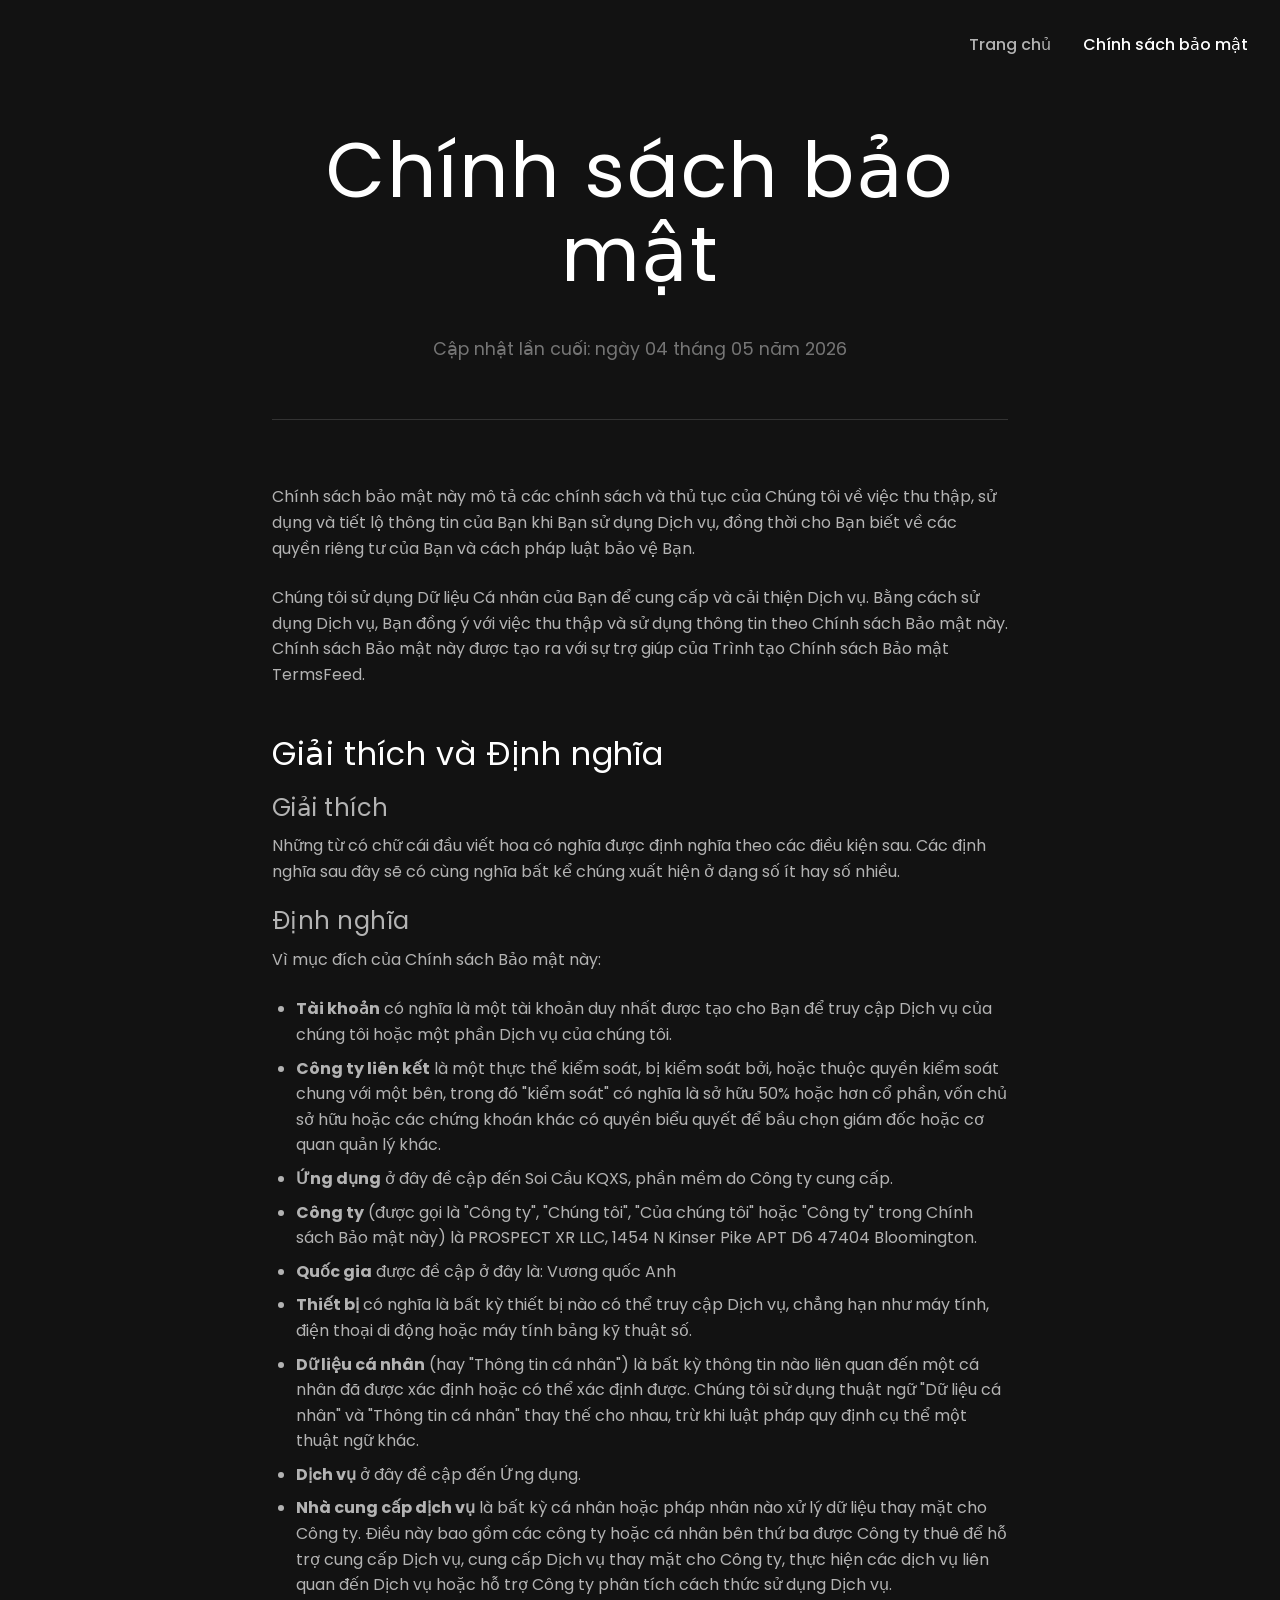
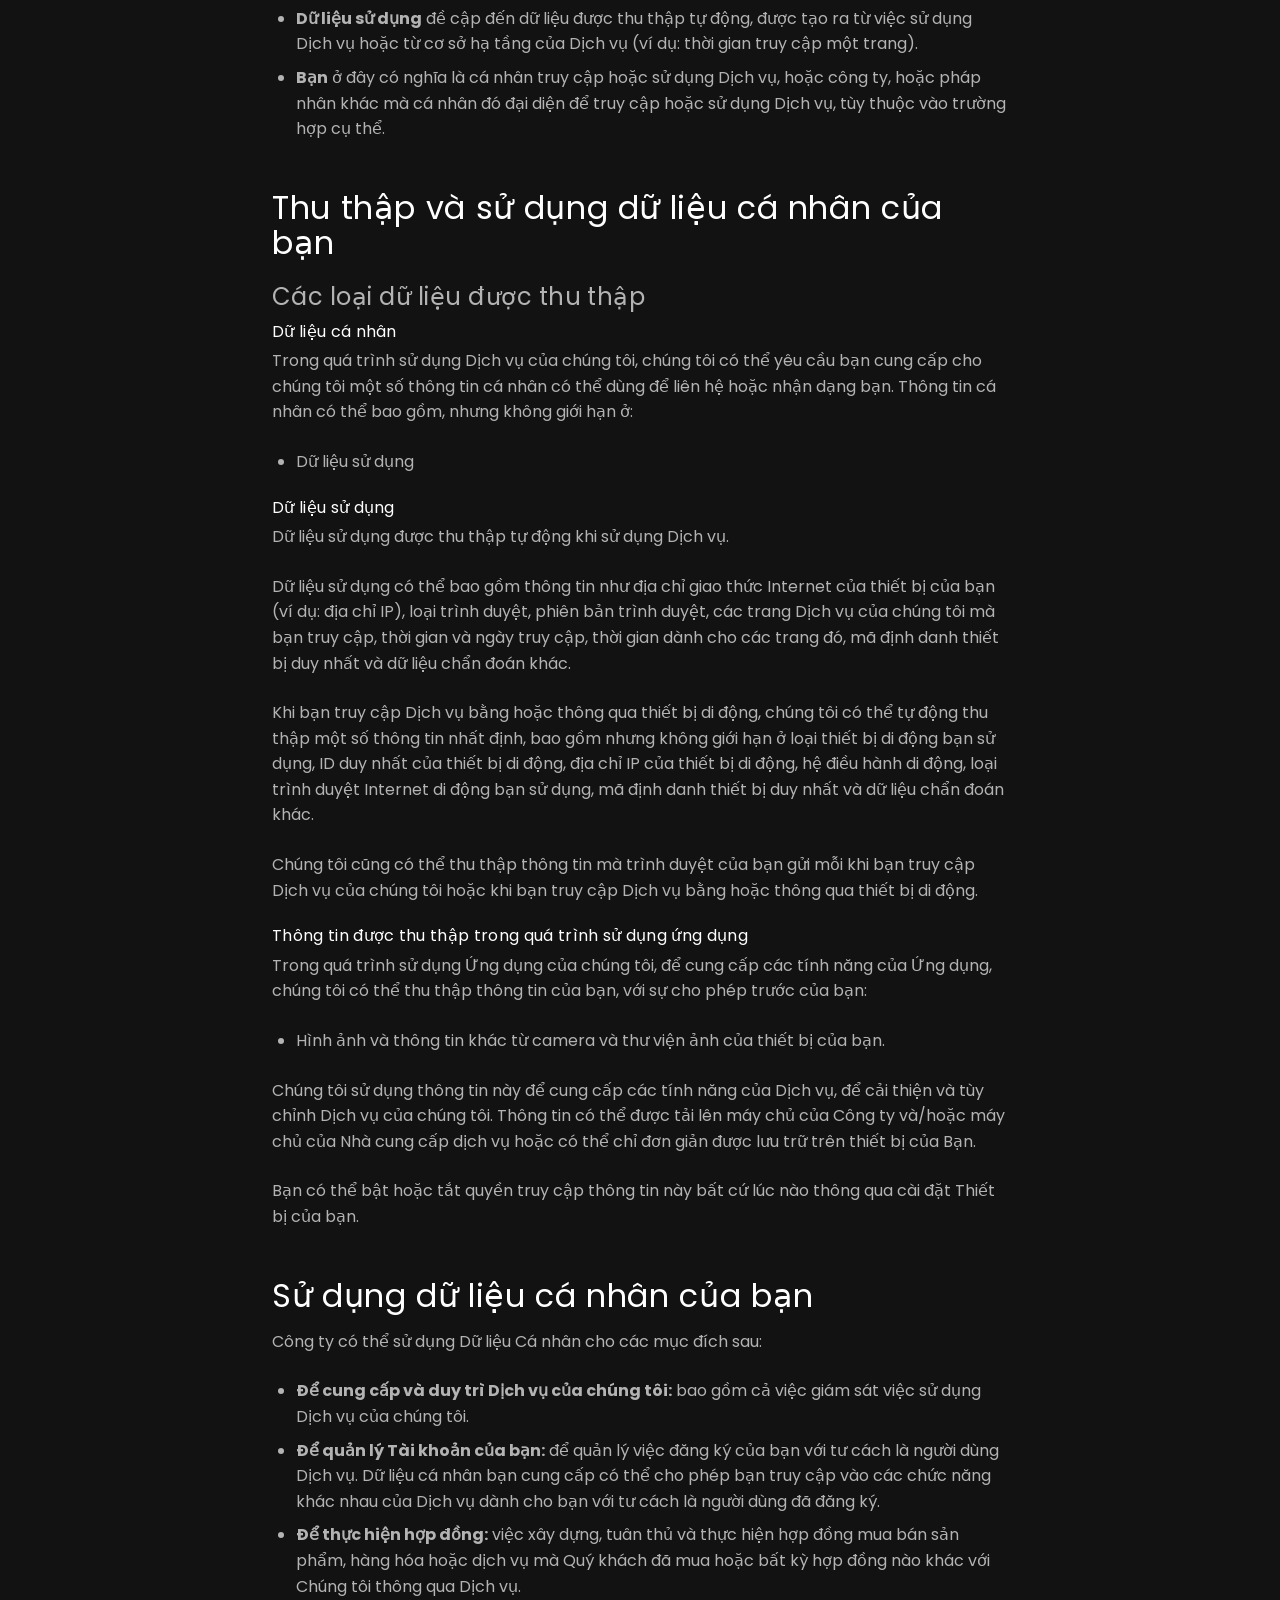
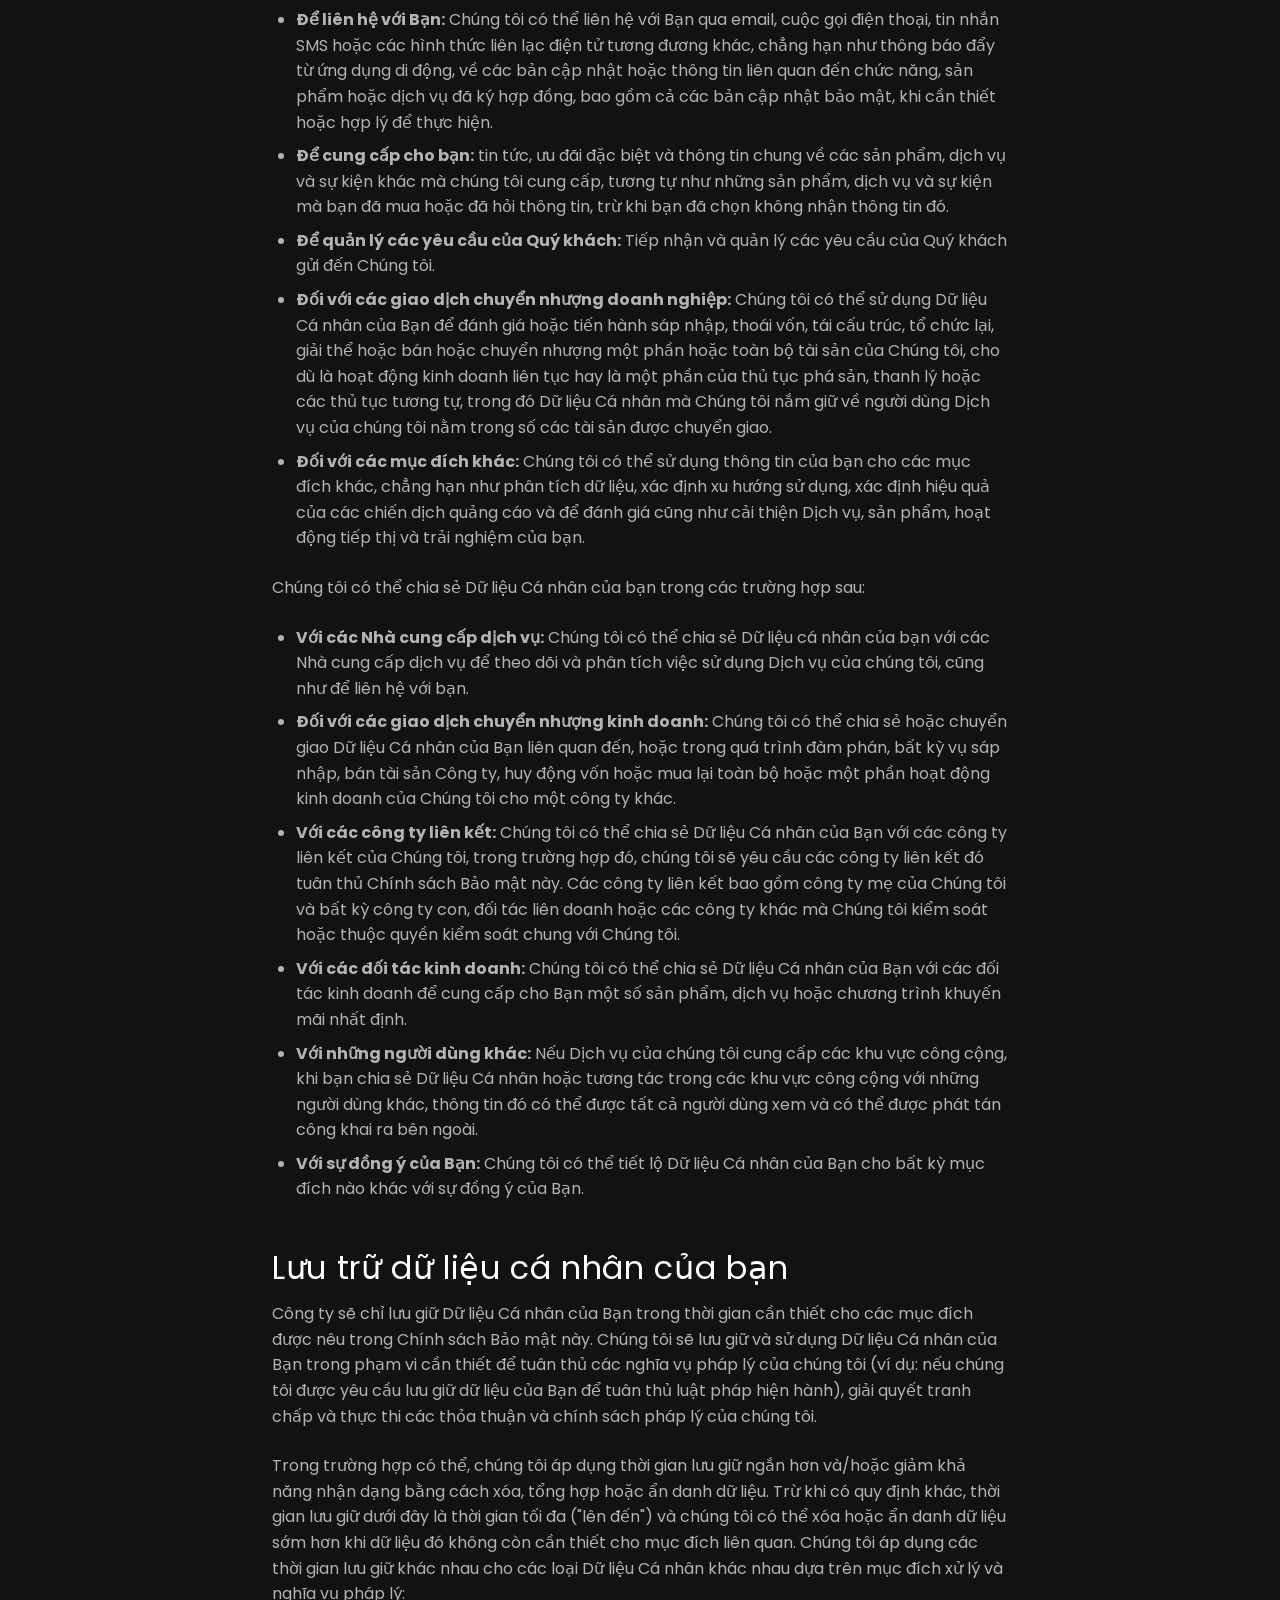
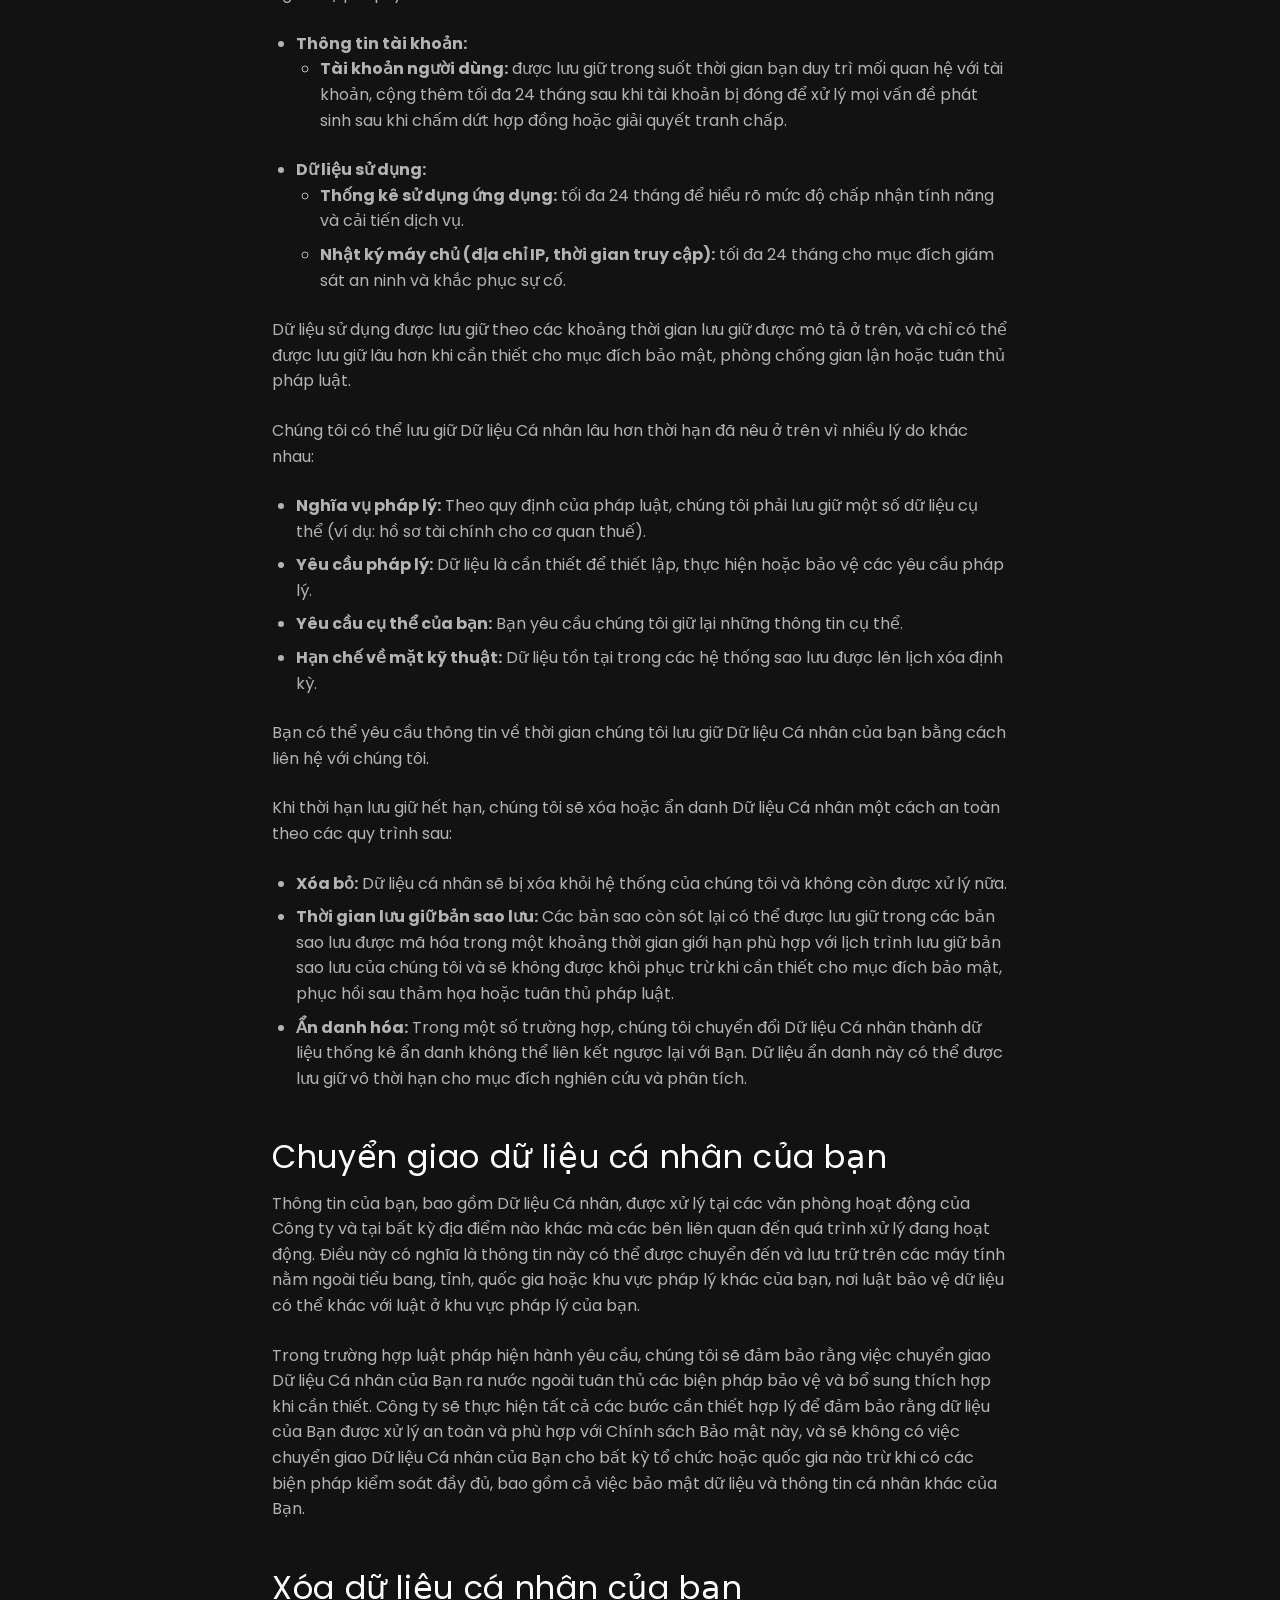
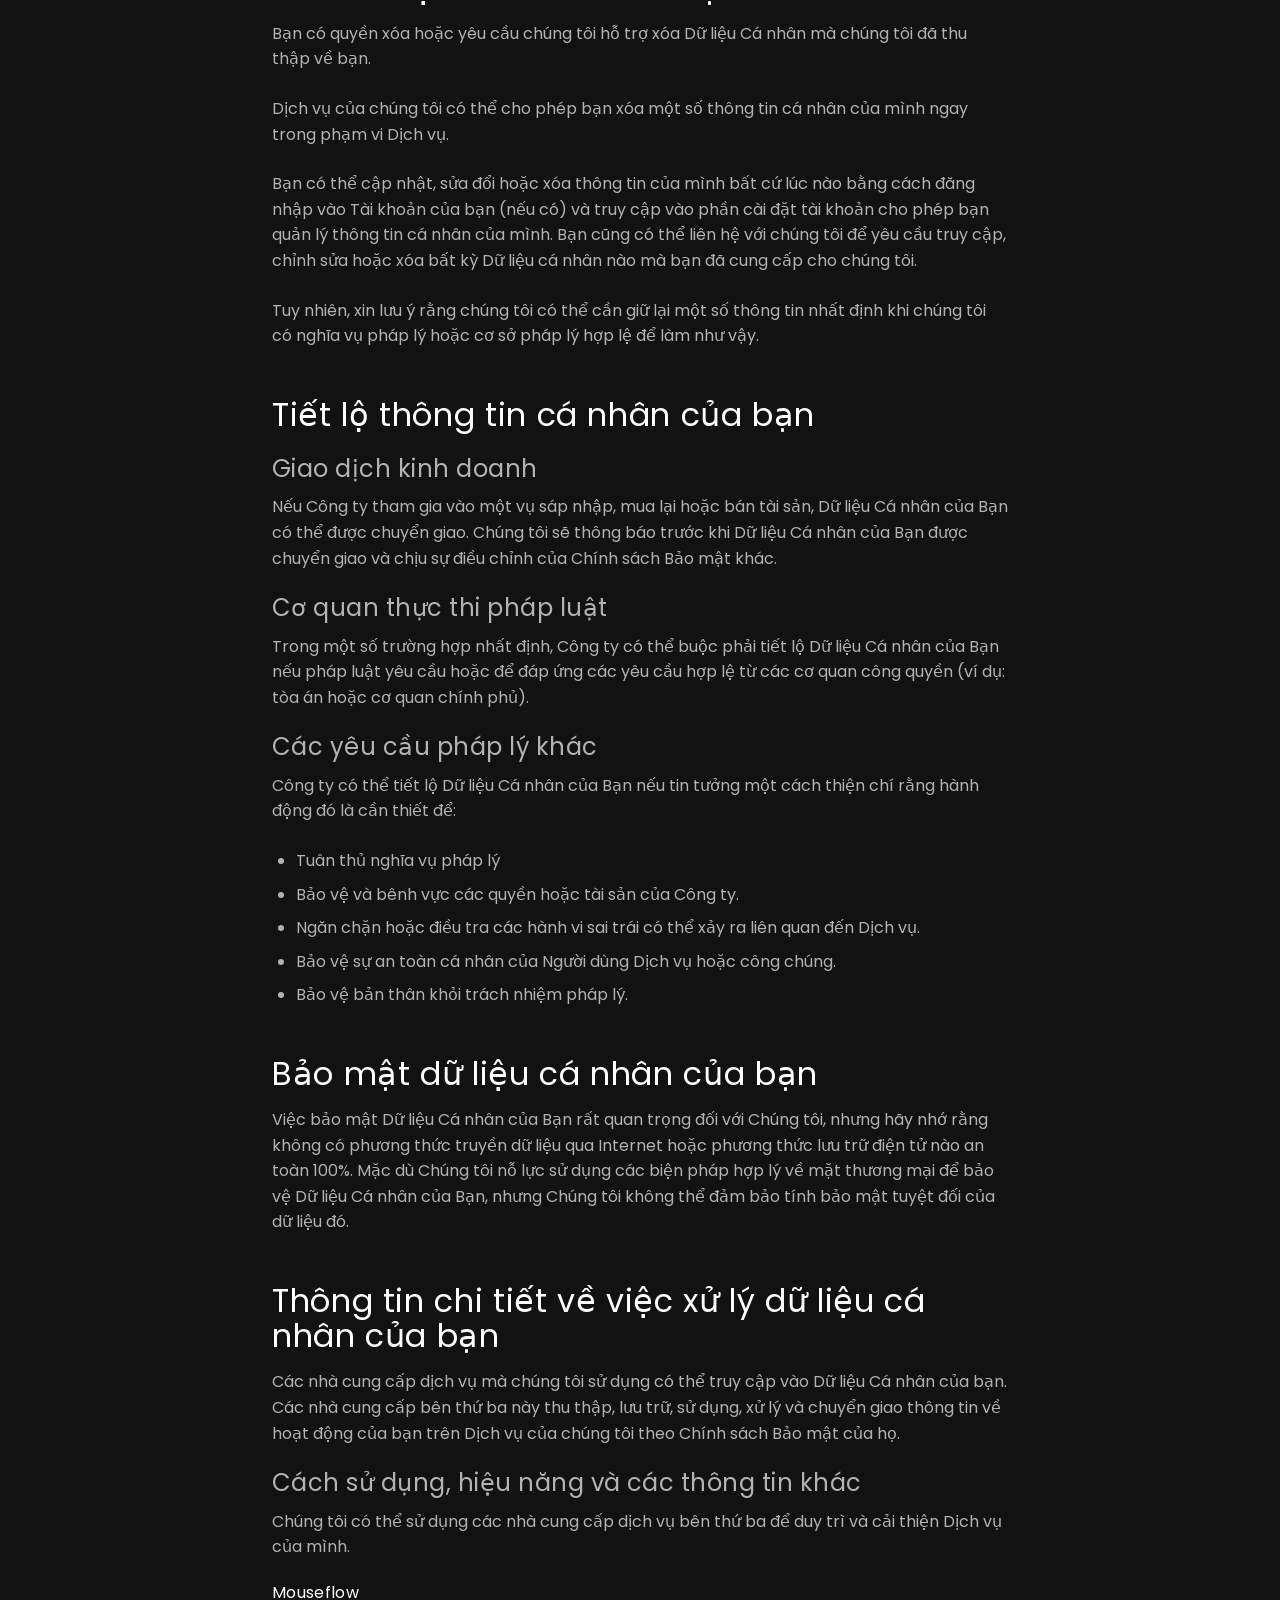
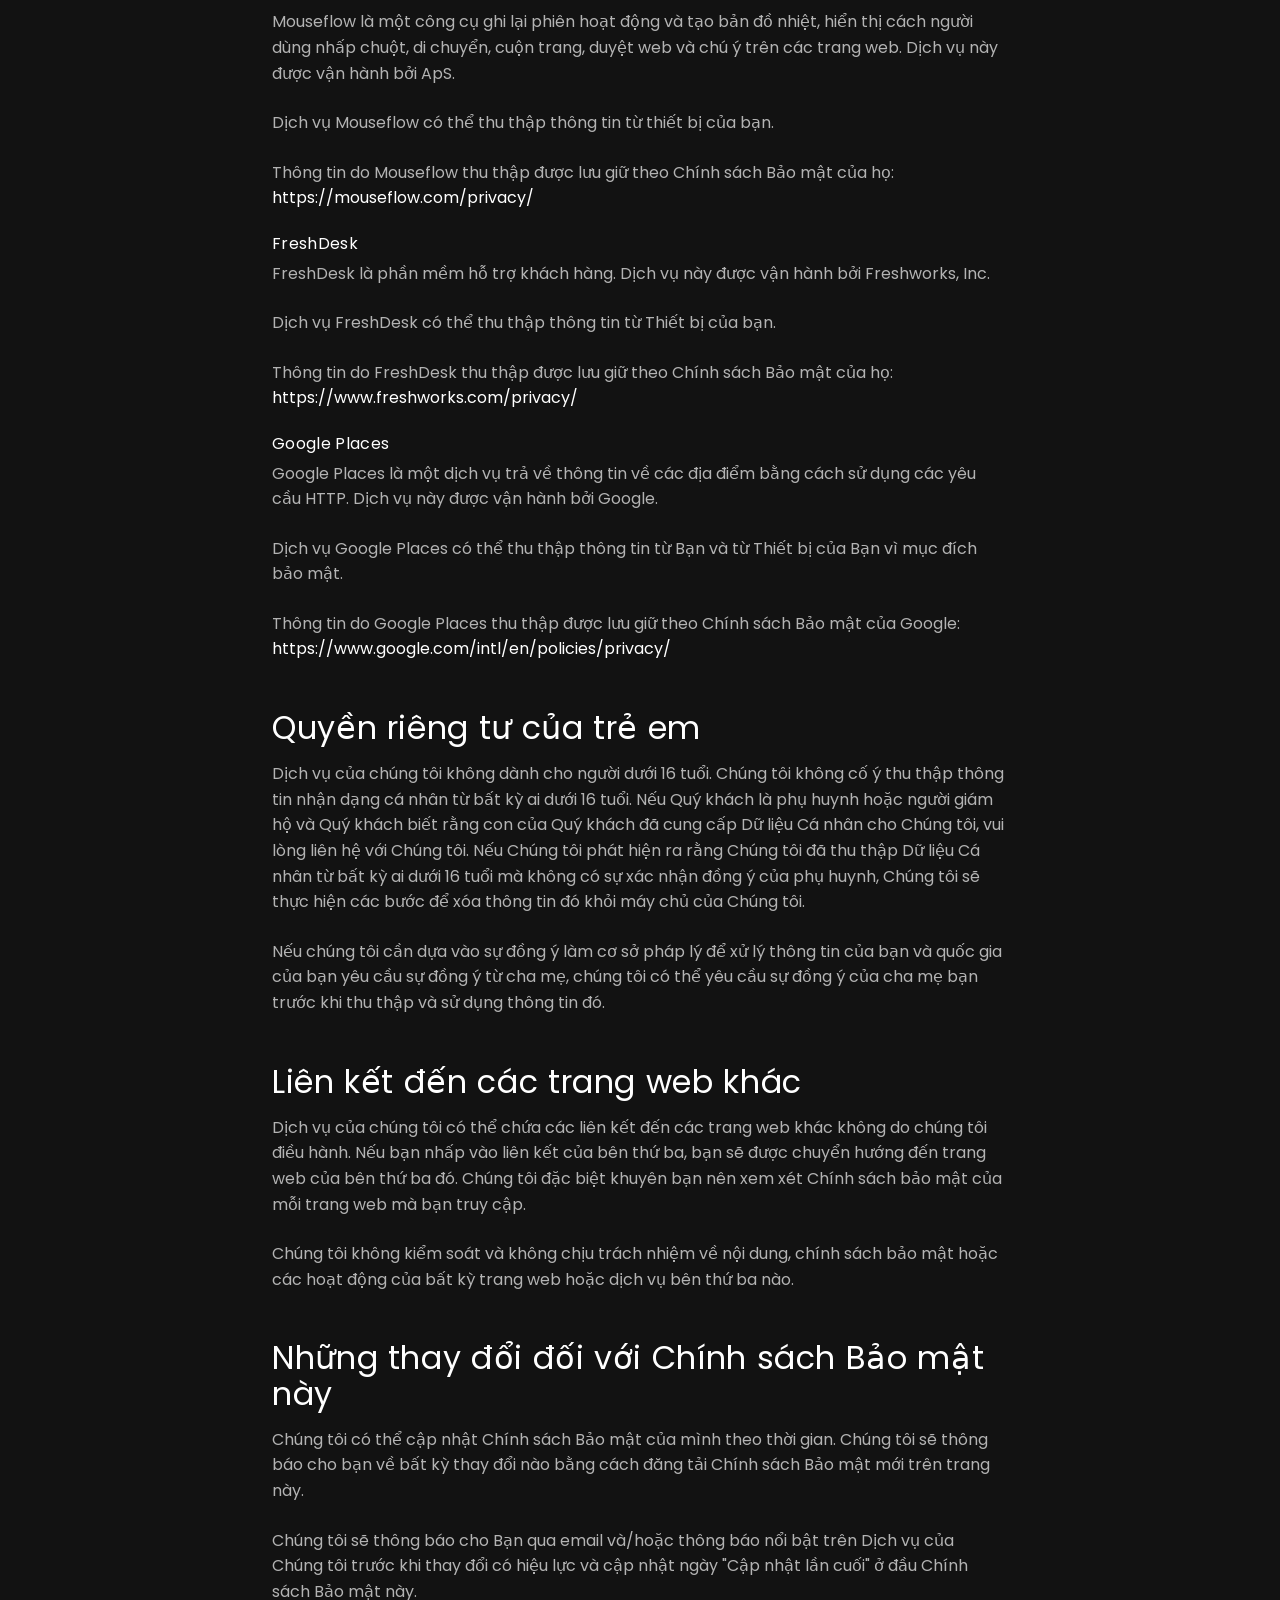
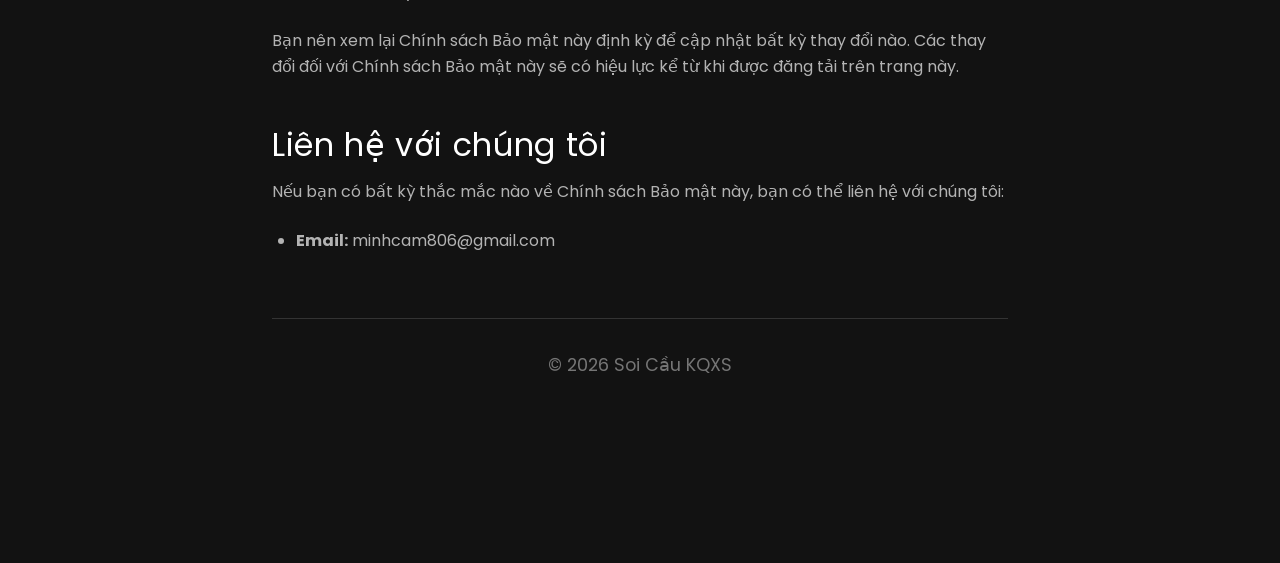
==== privacy-policy.html @ 5e76b9ba "soi cầu kqxs" ====
<!doctype html>
<html lang="vi">
  <head>
    <meta charset="UTF-8" />
    <meta name="viewport" content="width=device-width, initial-scale=1.0" />
    <title>Chính sách bảo mật – Soi Cầu KQXS</title>
    <meta
      name="description"
      content="Chính sách bảo mật cho ứng dụng Soi Cầu KQXS."
    />

    <link rel="icon" type="image/png" href="/favicon.png" />
    <link rel="stylesheet" href="main.css" />

    <link rel="preconnect" href="https://fonts.googleapis.com" />
    <link rel="preconnect" href="https://fonts.gstatic.com" crossorigin />
    <link
      href="https://fonts.googleapis.com/css2?family=Poppins:wght@300;400;500;600;700&display=swap"
      rel="stylesheet"
    />
  </head>

  <body>
    <!-- Navigation -->
    <nav>
      <a href="index.html">Trang chủ</a>
      <a href="privacy-policy.html" class="active">Chính sách bảo mật</a>
    </nav>

    <div class="page-container">
      <header class="page-header">
        <h1>Chính sách bảo mật</h1>
        <p>Cập nhật lần cuối: ngày 04 tháng 05 năm 2026</p>
      </header>

      <main class="policy-content">
        <section>
          <p>
            Chính sách bảo mật này mô tả các chính sách và thủ tục của Chúng tôi
            về việc thu thập, sử dụng và tiết lộ thông tin của Bạn khi Bạn sử
            dụng Dịch vụ, đồng thời cho Bạn biết về các quyền riêng tư của Bạn
            và cách pháp luật bảo vệ Bạn.
          </p>
          <p>
            Chúng tôi sử dụng Dữ liệu Cá nhân của Bạn để cung cấp và cải thiện
            Dịch vụ. Bằng cách sử dụng Dịch vụ, Bạn đồng ý với việc thu thập và
            sử dụng thông tin theo Chính sách Bảo mật này. Chính sách Bảo mật
            này được tạo ra với sự trợ giúp của Trình tạo Chính sách Bảo mật
            TermsFeed.
          </p>
        </section>

        <section>
          <h2>Giải thích và Định nghĩa</h2>
          <h3>Giải thích</h3>
          <p>
            Những từ có chữ cái đầu viết hoa có nghĩa được định nghĩa theo các
            điều kiện sau. Các định nghĩa sau đây sẽ có cùng nghĩa bất kể chúng
            xuất hiện ở dạng số ít hay số nhiều.
          </p>
          <h3>Định nghĩa</h3>
          <p>Vì mục đích của Chính sách Bảo mật này:</p>
          <ul>
            <li>
              <strong>Tài khoản</strong> có nghĩa là một tài khoản duy nhất được
              tạo cho Bạn để truy cập Dịch vụ của chúng tôi hoặc một phần Dịch
              vụ của chúng tôi.
            </li>
            <li>
              <strong>Công ty liên kết</strong> là một thực thể kiểm soát, bị
              kiểm soát bởi, hoặc thuộc quyền kiểm soát chung với một bên, trong
              đó "kiểm soát" có nghĩa là sở hữu 50% hoặc hơn cổ phần, vốn chủ sở
              hữu hoặc các chứng khoán khác có quyền biểu quyết để bầu chọn giám
              đốc hoặc cơ quan quản lý khác.
            </li>
            <li>
              <strong>Ứng dụng</strong> ở đây đề cập đến Soi Cầu KQXS, phần mềm
              do Công ty cung cấp.
            </li>
            <li>
              <strong>Công ty</strong> (được gọi là "Công ty", "Chúng tôi", "Của
              chúng tôi" hoặc "Công ty" trong Chính sách Bảo mật này) là
              PROSPECT XR LLC, 1454 N Kinser Pike APT D6 47404 Bloomington.
            </li>
            <li>
              <strong>Quốc gia</strong> được đề cập ở đây là: Vương quốc Anh
            </li>
            <li>
              <strong>Thiết bị</strong> có nghĩa là bất kỳ thiết bị nào có thể
              truy cập Dịch vụ, chẳng hạn như máy tính, điện thoại di động hoặc
              máy tính bảng kỹ thuật số.
            </li>
            <li>
              <strong>Dữ liệu cá nhân</strong> (hay "Thông tin cá nhân") là bất
              kỳ thông tin nào liên quan đến một cá nhân đã được xác định hoặc
              có thể xác định được. Chúng tôi sử dụng thuật ngữ "Dữ liệu cá
              nhân" và "Thông tin cá nhân" thay thế cho nhau, trừ khi luật pháp
              quy định cụ thể một thuật ngữ khác.
            </li>
            <li><strong>Dịch vụ</strong> ở đây đề cập đến Ứng dụng.</li>
            <li>
              <strong>Nhà cung cấp dịch vụ</strong> là bất kỳ cá nhân hoặc pháp
              nhân nào xử lý dữ liệu thay mặt cho Công ty. Điều này bao gồm các
              công ty hoặc cá nhân bên thứ ba được Công ty thuê để hỗ trợ cung
              cấp Dịch vụ, cung cấp Dịch vụ thay mặt cho Công ty, thực hiện các
              dịch vụ liên quan đến Dịch vụ hoặc hỗ trợ Công ty phân tích cách
              thức sử dụng Dịch vụ.
            </li>
            <li>
              <strong>Dữ liệu sử dụng</strong> đề cập đến dữ liệu được thu thập
              tự động, được tạo ra từ việc sử dụng Dịch vụ hoặc từ cơ sở hạ tầng
              của Dịch vụ (ví dụ: thời gian truy cập một trang).
            </li>
            <li>
              <strong>Bạn</strong> ở đây có nghĩa là cá nhân truy cập hoặc sử
              dụng Dịch vụ, hoặc công ty, hoặc pháp nhân khác mà cá nhân đó đại
              diện để truy cập hoặc sử dụng Dịch vụ, tùy thuộc vào trường hợp cụ
              thể.
            </li>
          </ul>
        </section>

        <section>
          <h2>Thu thập và sử dụng dữ liệu cá nhân của bạn</h2>
          <h3>Các loại dữ liệu được thu thập</h3>
          <h4>Dữ liệu cá nhân</h4>
          <p>
            Trong quá trình sử dụng Dịch vụ của chúng tôi, chúng tôi có thể yêu
            cầu bạn cung cấp cho chúng tôi một số thông tin cá nhân có thể dùng
            để liên hệ hoặc nhận dạng bạn. Thông tin cá nhân có thể bao gồm,
            nhưng không giới hạn ở:
          </p>
          <ul>
            <li>Dữ liệu sử dụng</li>
          </ul>

          <h4>Dữ liệu sử dụng</h4>
          <p>Dữ liệu sử dụng được thu thập tự động khi sử dụng Dịch vụ.</p>
          <p>
            Dữ liệu sử dụng có thể bao gồm thông tin như địa chỉ giao thức
            Internet của thiết bị của bạn (ví dụ: địa chỉ IP), loại trình duyệt,
            phiên bản trình duyệt, các trang Dịch vụ của chúng tôi mà bạn truy
            cập, thời gian và ngày truy cập, thời gian dành cho các trang đó, mã
            định danh thiết bị duy nhất và dữ liệu chẩn đoán khác.
          </p>
          <p>
            Khi bạn truy cập Dịch vụ bằng hoặc thông qua thiết bị di động, chúng
            tôi có thể tự động thu thập một số thông tin nhất định, bao gồm
            nhưng không giới hạn ở loại thiết bị di động bạn sử dụng, ID duy
            nhất của thiết bị di động, địa chỉ IP của thiết bị di động, hệ điều
            hành di động, loại trình duyệt Internet di động bạn sử dụng, mã định
            danh thiết bị duy nhất và dữ liệu chẩn đoán khác.
          </p>
          <p>
            Chúng tôi cũng có thể thu thập thông tin mà trình duyệt của bạn gửi
            mỗi khi bạn truy cập Dịch vụ của chúng tôi hoặc khi bạn truy cập
            Dịch vụ bằng hoặc thông qua thiết bị di động.
          </p>

          <h4>Thông tin được thu thập trong quá trình sử dụng ứng dụng</h4>
          <p>
            Trong quá trình sử dụng Ứng dụng của chúng tôi, để cung cấp các tính
            năng của Ứng dụng, chúng tôi có thể thu thập thông tin của bạn, với
            sự cho phép trước của bạn:
          </p>
          <ul>
            <li>
              Hình ảnh và thông tin khác từ camera và thư viện ảnh của thiết bị
              của bạn.
            </li>
          </ul>
          <p>
            Chúng tôi sử dụng thông tin này để cung cấp các tính năng của Dịch
            vụ, để cải thiện và tùy chỉnh Dịch vụ của chúng tôi. Thông tin có
            thể được tải lên máy chủ của Công ty và/hoặc máy chủ của Nhà cung
            cấp dịch vụ hoặc có thể chỉ đơn giản được lưu trữ trên thiết bị của
            Bạn.
          </p>
          <p>
            Bạn có thể bật hoặc tắt quyền truy cập thông tin này bất cứ lúc nào
            thông qua cài đặt Thiết bị của bạn.
          </p>
        </section>

        <section>
          <h2>Sử dụng dữ liệu cá nhân của bạn</h2>
          <p>Công ty có thể sử dụng Dữ liệu Cá nhân cho các mục đích sau:</p>
          <ul>
            <li>
              <strong>Để cung cấp và duy trì Dịch vụ của chúng tôi:</strong> bao
              gồm cả việc giám sát việc sử dụng Dịch vụ của chúng tôi.
            </li>
            <li>
              <strong>Để quản lý Tài khoản của bạn:</strong> để quản lý việc
              đăng ký của bạn với tư cách là người dùng Dịch vụ. Dữ liệu cá nhân
              bạn cung cấp có thể cho phép bạn truy cập vào các chức năng khác
              nhau của Dịch vụ dành cho bạn với tư cách là người dùng đã đăng
              ký.
            </li>
            <li>
              <strong>Để thực hiện hợp đồng:</strong> việc xây dựng, tuân thủ và
              thực hiện hợp đồng mua bán sản phẩm, hàng hóa hoặc dịch vụ mà Quý
              khách đã mua hoặc bất kỳ hợp đồng nào khác với Chúng tôi thông qua
              Dịch vụ.
            </li>
            <li>
              <strong>Để liên hệ với Bạn:</strong> Chúng tôi có thể liên hệ với
              Bạn qua email, cuộc gọi điện thoại, tin nhắn SMS hoặc các hình
              thức liên lạc điện tử tương đương khác, chẳng hạn như thông báo
              đẩy từ ứng dụng di động, về các bản cập nhật hoặc thông tin liên
              quan đến chức năng, sản phẩm hoặc dịch vụ đã ký hợp đồng, bao gồm
              cả các bản cập nhật bảo mật, khi cần thiết hoặc hợp lý để thực
              hiện.
            </li>
            <li>
              <strong>Để cung cấp cho bạn:</strong> tin tức, ưu đãi đặc biệt và
              thông tin chung về các sản phẩm, dịch vụ và sự kiện khác mà chúng
              tôi cung cấp, tương tự như những sản phẩm, dịch vụ và sự kiện mà
              bạn đã mua hoặc đã hỏi thông tin, trừ khi bạn đã chọn không nhận
              thông tin đó.
            </li>
            <li>
              <strong>Để quản lý các yêu cầu của Quý khách:</strong> Tiếp nhận
              và quản lý các yêu cầu của Quý khách gửi đến Chúng tôi.
            </li>
            <li>
              <strong>Đối với các giao dịch chuyển nhượng doanh nghiệp:</strong>
              Chúng tôi có thể sử dụng Dữ liệu Cá nhân của Bạn để đánh giá hoặc
              tiến hành sáp nhập, thoái vốn, tái cấu trúc, tổ chức lại, giải thể
              hoặc bán hoặc chuyển nhượng một phần hoặc toàn bộ tài sản của
              Chúng tôi, cho dù là hoạt động kinh doanh liên tục hay là một phần
              của thủ tục phá sản, thanh lý hoặc các thủ tục tương tự, trong đó
              Dữ liệu Cá nhân mà Chúng tôi nắm giữ về người dùng Dịch vụ của
              chúng tôi nằm trong số các tài sản được chuyển giao.
            </li>
            <li>
              <strong>Đối với các mục đích khác:</strong> Chúng tôi có thể sử
              dụng thông tin của bạn cho các mục đích khác, chẳng hạn như phân
              tích dữ liệu, xác định xu hướng sử dụng, xác định hiệu quả của các
              chiến dịch quảng cáo và để đánh giá cũng như cải thiện Dịch vụ,
              sản phẩm, hoạt động tiếp thị và trải nghiệm của bạn.
            </li>
          </ul>

          <p>
            Chúng tôi có thể chia sẻ Dữ liệu Cá nhân của bạn trong các trường
            hợp sau:
          </p>
          <ul>
            <li>
              <strong>Với các Nhà cung cấp dịch vụ:</strong> Chúng tôi có thể
              chia sẻ Dữ liệu cá nhân của bạn với các Nhà cung cấp dịch vụ để
              theo dõi và phân tích việc sử dụng Dịch vụ của chúng tôi, cũng như
              để liên hệ với bạn.
            </li>
            <li>
              <strong>Đối với các giao dịch chuyển nhượng kinh doanh:</strong>
              Chúng tôi có thể chia sẻ hoặc chuyển giao Dữ liệu Cá nhân của Bạn
              liên quan đến, hoặc trong quá trình đàm phán, bất kỳ vụ sáp nhập,
              bán tài sản Công ty, huy động vốn hoặc mua lại toàn bộ hoặc một
              phần hoạt động kinh doanh của Chúng tôi cho một công ty khác.
            </li>
            <li>
              <strong>Với các công ty liên kết:</strong> Chúng tôi có thể chia
              sẻ Dữ liệu Cá nhân của Bạn với các công ty liên kết của Chúng tôi,
              trong trường hợp đó, chúng tôi sẽ yêu cầu các công ty liên kết đó
              tuân thủ Chính sách Bảo mật này. Các công ty liên kết bao gồm công
              ty mẹ của Chúng tôi và bất kỳ công ty con, đối tác liên doanh hoặc
              các công ty khác mà Chúng tôi kiểm soát hoặc thuộc quyền kiểm soát
              chung với Chúng tôi.
            </li>
            <li>
              <strong>Với các đối tác kinh doanh:</strong> Chúng tôi có thể chia
              sẻ Dữ liệu Cá nhân của Bạn với các đối tác kinh doanh để cung cấp
              cho Bạn một số sản phẩm, dịch vụ hoặc chương trình khuyến mãi nhất
              định.
            </li>
            <li>
              <strong>Với những người dùng khác:</strong> Nếu Dịch vụ của chúng
              tôi cung cấp các khu vực công cộng, khi bạn chia sẻ Dữ liệu Cá
              nhân hoặc tương tác trong các khu vực công cộng với những người
              dùng khác, thông tin đó có thể được tất cả người dùng xem và có
              thể được phát tán công khai ra bên ngoài.
            </li>
            <li>
              <strong>Với sự đồng ý của Bạn:</strong> Chúng tôi có thể tiết lộ
              Dữ liệu Cá nhân của Bạn cho bất kỳ mục đích nào khác với sự đồng ý
              của Bạn.
            </li>
          </ul>
        </section>

        <section>
          <h2>Lưu trữ dữ liệu cá nhân của bạn</h2>
          <p>
            Công ty sẽ chỉ lưu giữ Dữ liệu Cá nhân của Bạn trong thời gian cần
            thiết cho các mục đích được nêu trong Chính sách Bảo mật này. Chúng
            tôi sẽ lưu giữ và sử dụng Dữ liệu Cá nhân của Bạn trong phạm vi cần
            thiết để tuân thủ các nghĩa vụ pháp lý của chúng tôi (ví dụ: nếu
            chúng tôi được yêu cầu lưu giữ dữ liệu của Bạn để tuân thủ luật pháp
            hiện hành), giải quyết tranh chấp và thực thi các thỏa thuận và
            chính sách pháp lý của chúng tôi.
          </p>
          <p>
            Trong trường hợp có thể, chúng tôi áp dụng thời gian lưu giữ ngắn
            hơn và/hoặc giảm khả năng nhận dạng bằng cách xóa, tổng hợp hoặc ẩn
            danh dữ liệu. Trừ khi có quy định khác, thời gian lưu giữ dưới đây
            là thời gian tối đa ("lên đến") và chúng tôi có thể xóa hoặc ẩn danh
            dữ liệu sớm hơn khi dữ liệu đó không còn cần thiết cho mục đích liên
            quan. Chúng tôi áp dụng các thời gian lưu giữ khác nhau cho các loại
            Dữ liệu Cá nhân khác nhau dựa trên mục đích xử lý và nghĩa vụ pháp
            lý:
          </p>
          <ul>
            <li>
              <strong>Thông tin tài khoản:</strong>
              <ul>
                <li>
                  <strong>Tài khoản người dùng:</strong> được lưu giữ trong suốt
                  thời gian bạn duy trì mối quan hệ với tài khoản, cộng thêm tối
                  đa 24 tháng sau khi tài khoản bị đóng để xử lý mọi vấn đề phát
                  sinh sau khi chấm dứt hợp đồng hoặc giải quyết tranh chấp.
                </li>
              </ul>
            </li>
            <li>
              <strong>Dữ liệu sử dụng:</strong>
              <ul>
                <li>
                  <strong>Thống kê sử dụng ứng dụng:</strong> tối đa 24 tháng để
                  hiểu rõ mức độ chấp nhận tính năng và cải tiến dịch vụ.
                </li>
                <li>
                  <strong
                    >Nhật ký máy chủ (địa chỉ IP, thời gian truy cập):</strong
                  >
                  tối đa 24 tháng cho mục đích giám sát an ninh và khắc phục sự
                  cố.
                </li>
              </ul>
            </li>
          </ul>
          <p>
            Dữ liệu sử dụng được lưu giữ theo các khoảng thời gian lưu giữ được
            mô tả ở trên, và chỉ có thể được lưu giữ lâu hơn khi cần thiết cho
            mục đích bảo mật, phòng chống gian lận hoặc tuân thủ pháp luật.
          </p>

          <p>
            Chúng tôi có thể lưu giữ Dữ liệu Cá nhân lâu hơn thời hạn đã nêu ở
            trên vì nhiều lý do khác nhau:
          </p>
          <ul>
            <li>
              <strong>Nghĩa vụ pháp lý:</strong> Theo quy định của pháp luật,
              chúng tôi phải lưu giữ một số dữ liệu cụ thể (ví dụ: hồ sơ tài
              chính cho cơ quan thuế).
            </li>
            <li>
              <strong>Yêu cầu pháp lý:</strong> Dữ liệu là cần thiết để thiết
              lập, thực hiện hoặc bảo vệ các yêu cầu pháp lý.
            </li>
            <li>
              <strong>Yêu cầu cụ thể của bạn:</strong> Bạn yêu cầu chúng tôi giữ
              lại những thông tin cụ thể.
            </li>
            <li>
              <strong>Hạn chế về mặt kỹ thuật:</strong> Dữ liệu tồn tại trong
              các hệ thống sao lưu được lên lịch xóa định kỳ.
            </li>
          </ul>
          <p>
            Bạn có thể yêu cầu thông tin về thời gian chúng tôi lưu giữ Dữ liệu
            Cá nhân của bạn bằng cách liên hệ với chúng tôi.
          </p>

          <p>
            Khi thời hạn lưu giữ hết hạn, chúng tôi sẽ xóa hoặc ẩn danh Dữ liệu
            Cá nhân một cách an toàn theo các quy trình sau:
          </p>
          <ul>
            <li>
              <strong>Xóa bỏ:</strong> Dữ liệu cá nhân sẽ bị xóa khỏi hệ thống
              của chúng tôi và không còn được xử lý nữa.
            </li>
            <li>
              <strong>Thời gian lưu giữ bản sao lưu:</strong> Các bản sao còn
              sót lại có thể được lưu giữ trong các bản sao lưu được mã hóa
              trong một khoảng thời gian giới hạn phù hợp với lịch trình lưu giữ
              bản sao lưu của chúng tôi và sẽ không được khôi phục trừ khi cần
              thiết cho mục đích bảo mật, phục hồi sau thảm họa hoặc tuân thủ
              pháp luật.
            </li>
            <li>
              <strong>Ẩn danh hóa:</strong> Trong một số trường hợp, chúng tôi
              chuyển đổi Dữ liệu Cá nhân thành dữ liệu thống kê ẩn danh không
              thể liên kết ngược lại với Bạn. Dữ liệu ẩn danh này có thể được
              lưu giữ vô thời hạn cho mục đích nghiên cứu và phân tích.
            </li>
          </ul>
        </section>

        <section>
          <h2>Chuyển giao dữ liệu cá nhân của bạn</h2>
          <p>
            Thông tin của bạn, bao gồm Dữ liệu Cá nhân, được xử lý tại các văn
            phòng hoạt động của Công ty và tại bất kỳ địa điểm nào khác mà các
            bên liên quan đến quá trình xử lý đang hoạt động. Điều này có nghĩa
            là thông tin này có thể được chuyển đến và lưu trữ trên các máy tính
            nằm ngoài tiểu bang, tỉnh, quốc gia hoặc khu vực pháp lý khác của
            bạn, nơi luật bảo vệ dữ liệu có thể khác với luật ở khu vực pháp lý
            của bạn.
          </p>
          <p>
            Trong trường hợp luật pháp hiện hành yêu cầu, chúng tôi sẽ đảm bảo
            rằng việc chuyển giao Dữ liệu Cá nhân của Bạn ra nước ngoài tuân thủ
            các biện pháp bảo vệ và bổ sung thích hợp khi cần thiết. Công ty sẽ
            thực hiện tất cả các bước cần thiết hợp lý để đảm bảo rằng dữ liệu
            của Bạn được xử lý an toàn và phù hợp với Chính sách Bảo mật này, và
            sẽ không có việc chuyển giao Dữ liệu Cá nhân của Bạn cho bất kỳ tổ
            chức hoặc quốc gia nào trừ khi có các biện pháp kiểm soát đầy đủ,
            bao gồm cả việc bảo mật dữ liệu và thông tin cá nhân khác của Bạn.
          </p>
        </section>

        <section>
          <h2>Xóa dữ liệu cá nhân của bạn</h2>
          <p>
            Bạn có quyền xóa hoặc yêu cầu chúng tôi hỗ trợ xóa Dữ liệu Cá nhân
            mà chúng tôi đã thu thập về bạn.
          </p>
          <p>
            Dịch vụ của chúng tôi có thể cho phép bạn xóa một số thông tin cá
            nhân của mình ngay trong phạm vi Dịch vụ.
          </p>
          <p>
            Bạn có thể cập nhật, sửa đổi hoặc xóa thông tin của mình bất cứ lúc
            nào bằng cách đăng nhập vào Tài khoản của bạn (nếu có) và truy cập
            vào phần cài đặt tài khoản cho phép bạn quản lý thông tin cá nhân
            của mình. Bạn cũng có thể liên hệ với chúng tôi để yêu cầu truy cập,
            chỉnh sửa hoặc xóa bất kỳ Dữ liệu cá nhân nào mà bạn đã cung cấp cho
            chúng tôi.
          </p>
          <p>
            Tuy nhiên, xin lưu ý rằng chúng tôi có thể cần giữ lại một số thông
            tin nhất định khi chúng tôi có nghĩa vụ pháp lý hoặc cơ sở pháp lý
            hợp lệ để làm như vậy.
          </p>
        </section>

        <section>
          <h2>Tiết lộ thông tin cá nhân của bạn</h2>
          <h3>Giao dịch kinh doanh</h3>
          <p>
            Nếu Công ty tham gia vào một vụ sáp nhập, mua lại hoặc bán tài sản,
            Dữ liệu Cá nhân của Bạn có thể được chuyển giao. Chúng tôi sẽ thông
            báo trước khi Dữ liệu Cá nhân của Bạn được chuyển giao và chịu sự
            điều chỉnh của Chính sách Bảo mật khác.
          </p>

          <h3>Cơ quan thực thi pháp luật</h3>
          <p>
            Trong một số trường hợp nhất định, Công ty có thể buộc phải tiết lộ
            Dữ liệu Cá nhân của Bạn nếu pháp luật yêu cầu hoặc để đáp ứng các
            yêu cầu hợp lệ từ các cơ quan công quyền (ví dụ: tòa án hoặc cơ quan
            chính phủ).
          </p>

          <h3>Các yêu cầu pháp lý khác</h3>
          <p>
            Công ty có thể tiết lộ Dữ liệu Cá nhân của Bạn nếu tin tưởng một
            cách thiện chí rằng hành động đó là cần thiết để:
          </p>
          <ul>
            <li>Tuân thủ nghĩa vụ pháp lý</li>
            <li>Bảo vệ và bênh vực các quyền hoặc tài sản của Công ty.</li>
            <li>
              Ngăn chặn hoặc điều tra các hành vi sai trái có thể xảy ra liên
              quan đến Dịch vụ.
            </li>
            <li>
              Bảo vệ sự an toàn cá nhân của Người dùng Dịch vụ hoặc công chúng.
            </li>
            <li>Bảo vệ bản thân khỏi trách nhiệm pháp lý.</li>
          </ul>
        </section>

        <section>
          <h2>Bảo mật dữ liệu cá nhân của bạn</h2>
          <p>
            Việc bảo mật Dữ liệu Cá nhân của Bạn rất quan trọng đối với Chúng
            tôi, nhưng hãy nhớ rằng không có phương thức truyền dữ liệu qua
            Internet hoặc phương thức lưu trữ điện tử nào an toàn 100%. Mặc dù
            Chúng tôi nỗ lực sử dụng các biện pháp hợp lý về mặt thương mại để
            bảo vệ Dữ liệu Cá nhân của Bạn, nhưng Chúng tôi không thể đảm bảo
            tính bảo mật tuyệt đối của dữ liệu đó.
          </p>
        </section>

        <section>
          <h2>Thông tin chi tiết về việc xử lý dữ liệu cá nhân của bạn</h2>
          <p>
            Các nhà cung cấp dịch vụ mà chúng tôi sử dụng có thể truy cập vào Dữ
            liệu Cá nhân của bạn. Các nhà cung cấp bên thứ ba này thu thập, lưu
            trữ, sử dụng, xử lý và chuyển giao thông tin về hoạt động của bạn
            trên Dịch vụ của chúng tôi theo Chính sách Bảo mật của họ.
          </p>

          <h3>Cách sử dụng, hiệu năng và các thông tin khác</h3>
          <p>
            Chúng tôi có thể sử dụng các nhà cung cấp dịch vụ bên thứ ba để duy
            trì và cải thiện Dịch vụ của mình.
          </p>

          <h4>Mouseflow</h4>
          <p>
            Mouseflow là một công cụ ghi lại phiên hoạt động và tạo bản đồ
            nhiệt, hiển thị cách người dùng nhấp chuột, di chuyển, cuộn trang,
            duyệt web và chú ý trên các trang web. Dịch vụ này được vận hành bởi
            ApS.
          </p>
          <p>
            Dịch vụ Mouseflow có thể thu thập thông tin từ thiết bị của bạn.
          </p>
          <p>
            Thông tin do Mouseflow thu thập được lưu giữ theo Chính sách Bảo mật
            của họ:
            <a href="https://mouseflow.com/privacy/" target="_blank"
              >https://mouseflow.com/privacy/</a
            >
          </p>

          <h4>FreshDesk</h4>
          <p>
            FreshDesk là phần mềm hỗ trợ khách hàng. Dịch vụ này được vận hành
            bởi Freshworks, Inc.
          </p>
          <p>
            Dịch vụ FreshDesk có thể thu thập thông tin từ Thiết bị của bạn.
          </p>
          <p>
            Thông tin do FreshDesk thu thập được lưu giữ theo Chính sách Bảo mật
            của họ:
            <a href="https://www.freshworks.com/privacy/" target="_blank"
              >https://www.freshworks.com/privacy/</a
            >
          </p>

          <h4>Google Places</h4>
          <p>
            Google Places là một dịch vụ trả về thông tin về các địa điểm bằng
            cách sử dụng các yêu cầu HTTP. Dịch vụ này được vận hành bởi Google.
          </p>
          <p>
            Dịch vụ Google Places có thể thu thập thông tin từ Bạn và từ Thiết
            bị của Bạn vì mục đích bảo mật.
          </p>
          <p>
            Thông tin do Google Places thu thập được lưu giữ theo Chính sách Bảo
            mật của Google:
            <a
              href="https://www.google.com/intl/en/policies/privacy/"
              target="_blank"
              >https://www.google.com/intl/en/policies/privacy/</a
            >
          </p>
        </section>

        <section>
          <h2>Quyền riêng tư của trẻ em</h2>
          <p>
            Dịch vụ của chúng tôi không dành cho người dưới 16 tuổi. Chúng tôi
            không cố ý thu thập thông tin nhận dạng cá nhân từ bất kỳ ai dưới 16
            tuổi. Nếu Quý khách là phụ huynh hoặc người giám hộ và Quý khách
            biết rằng con của Quý khách đã cung cấp Dữ liệu Cá nhân cho Chúng
            tôi, vui lòng liên hệ với Chúng tôi. Nếu Chúng tôi phát hiện ra rằng
            Chúng tôi đã thu thập Dữ liệu Cá nhân từ bất kỳ ai dưới 16 tuổi mà
            không có sự xác nhận đồng ý của phụ huynh, Chúng tôi sẽ thực hiện
            các bước để xóa thông tin đó khỏi máy chủ của Chúng tôi.
          </p>
          <p>
            Nếu chúng tôi cần dựa vào sự đồng ý làm cơ sở pháp lý để xử lý thông
            tin của bạn và quốc gia của bạn yêu cầu sự đồng ý từ cha mẹ, chúng
            tôi có thể yêu cầu sự đồng ý của cha mẹ bạn trước khi thu thập và sử
            dụng thông tin đó.
          </p>
        </section>

        <section>
          <h2>Liên kết đến các trang web khác</h2>
          <p>
            Dịch vụ của chúng tôi có thể chứa các liên kết đến các trang web
            khác không do chúng tôi điều hành. Nếu bạn nhấp vào liên kết của bên
            thứ ba, bạn sẽ được chuyển hướng đến trang web của bên thứ ba đó.
            Chúng tôi đặc biệt khuyên bạn nên xem xét Chính sách bảo mật của mỗi
            trang web mà bạn truy cập.
          </p>
          <p>
            Chúng tôi không kiểm soát và không chịu trách nhiệm về nội dung,
            chính sách bảo mật hoặc các hoạt động của bất kỳ trang web hoặc dịch
            vụ bên thứ ba nào.
          </p>
        </section>

        <section>
          <h2>Những thay đổi đối với Chính sách Bảo mật này</h2>
          <p>
            Chúng tôi có thể cập nhật Chính sách Bảo mật của mình theo thời
            gian. Chúng tôi sẽ thông báo cho bạn về bất kỳ thay đổi nào bằng
            cách đăng tải Chính sách Bảo mật mới trên trang này.
          </p>
          <p>
            Chúng tôi sẽ thông báo cho Bạn qua email và/hoặc thông báo nổi bật
            trên Dịch vụ của Chúng tôi trước khi thay đổi có hiệu lực và cập
            nhật ngày "Cập nhật lần cuối" ở đầu Chính sách Bảo mật này.
          </p>
          <p>
            Bạn nên xem lại Chính sách Bảo mật này định kỳ để cập nhật bất kỳ
            thay đổi nào. Các thay đổi đối với Chính sách Bảo mật này sẽ có hiệu
            lực kể từ khi được đăng tải trên trang này.
          </p>
        </section>

        <section>
          <h2>Liên hệ với chúng tôi</h2>
          <p>
            Nếu bạn có bất kỳ thắc mắc nào về Chính sách Bảo mật này, bạn có thể
            liên hệ với chúng tôi:
          </p>
          <ul>
            <li><strong>Email:</strong> minhcam806@gmail.com</li>
          </ul>
        </section>
      </main>

      <footer
        class="page-header"
        style="
          border-top: 1px solid var(--border-subtle);
          border-bottom: none;
          margin-top: 4rem;
          padding-top: 2rem;
        "
      >
        <p class="footer-note">&copy; 2026 Soi Cầu KQXS</p>
      </footer>
    </div>
  </body>
</html>
---- main.css ----
* {
  margin: 0;
  padding: 0;
  box-sizing: border-box;
}

:root {
  /* Minimal Dark Theme Palette */
  --bg-primary: #121212;
  --bg-secondary: #1e1e1e;
  --text-primary: #ffffff;
  --text-secondary: #b3b3b3;
  --text-tertiary: #757575;
  --accent: #ffffff;
  --border-subtle: #333333;
  --hover-bg: rgba(255, 255, 255, 0.05);
}

body {
  font-family: "Poppins", sans-serif;
  background: var(--bg-primary);
  color: var(--text-primary);
  line-height: 1.6;
  -webkit-font-smoothing: antialiased;
}

/* Typography */
h1,
h2,
h3,
h4,
h5,
h6 {
  font-family: "Poppins", sans-serif;
  font-weight: 400;
  /* Bebas is naturally bold */
  margin-bottom: 0.5em;
  line-height: 1.1;
  letter-spacing: 0.02em;
}

h1 {
  font-size: clamp(3rem, 6vw, 5rem);
}

h2 {
  font-size: 2rem;
  margin-top: 2rem;
  color: var(--text-primary);
}

h3 {
  font-size: 1.5rem;
  margin-top: 1.5rem;
  color: var(--text-secondary);
}

p {
  margin-bottom: 1.5rem;
  color: var(--text-secondary);
}

ul,
ol {
  margin-bottom: 1.5rem;
  padding-left: 1.5rem;
  color: var(--text-secondary);
}

li {
  margin-bottom: 0.5rem;
}

a {
  color: var(--text-primary);
  text-decoration: none;
  transition: opacity 0.2s ease;
}

a:hover {
  opacity: 0.7;
}

/* Navigation */
nav {
  display: flex;
  justify-content: flex-end;
  padding: 2rem;
  gap: 2rem;
  position: absolute;
  top: 0;
  right: 0;
  width: 100%;
  z-index: 10;
}

nav a {
  font-size: 1rem;
  font-weight: 500;
  color: var(--text-secondary);
}

nav a:hover,
nav a.active {
  color: var(--text-primary);
}

/* Layout Containers */
.container {
  min-height: 100vh;
  display: flex;
  align-items: center;
  justify-content: center;
  padding: 2rem;
  position: relative;
}

.content-wrapper {
  display: grid;
  grid-template-columns: 1fr 1fr;
  gap: 4rem;
  max-width: 1200px;
  width: 100%;
  align-items: center;
}

/* Text Page Layout (Privacy Policy) */
.page-container {
  max-width: 800px;
  margin: 0 auto;
  padding: 8rem 2rem 4rem;
  /* Top padding clears nav */
}

.page-header {
  text-align: center;
  margin-bottom: 4rem;
  border-bottom: 1px solid var(--border-subtle);
  padding-bottom: 2rem;
}

.page-header p {
  font-size: 1.1rem;
  color: var(--text-tertiary);
}

.policy-content section {
  margin-bottom: 3rem;
}

/* Homepage Components */
.app-showcase {
  display: flex;
  justify-content: center;
  align-items: center;
  position: relative;
  width: 100%;
  max-width: 400px;
  margin: 0 auto;
  border-radius: 24px;
  border: 2px solid #04fab0;
  overflow: hidden;
  box-shadow: 0 20px 40px rgba(0, 0, 0, 0.5);
  /* Simple fade in */
  animation: fadeIn 1s ease-out forwards;
}

.app-demo-img,
.app-demo-lottie {
  width: 100%;
  display: block;
  transform: rotate(-5deg);
  /* Artistic tilt */
  transition: transform 0.5s cubic-bezier(0.2, 0.8, 0.2, 1);
}

.app-demo-img:hover,
.app-demo-lottie:hover {
  transform: rotate(0deg) scale(1.02);
}

.content {
  opacity: 0;
  animation: slideUp 0.8s ease-out 0.3s forwards;
}

.subtitle {
  font-size: clamp(1.2rem, 2vw, 1.5rem);
  color: var(--text-tertiary);
  margin-bottom: 3rem;
  font-family: "Poppins", sans-serif;
}

.download-buttons {
  display: flex;
  gap: 1rem;
  margin-bottom: 3rem;
}

.download-btn {
  display: inline-flex;
  align-items: center;
  justify-content: center;
  gap: 0.8rem;
  padding: 1rem 1.5rem;
  border-radius: 12px;
  background: var(--bg-secondary);
  color: var(--text-primary);
  border: 2px solid transparent;
  font-weight: 500;
  transition: all 0.3s ease;
}

.download-btn:hover {
  background: var(--border-subtle);
  border-color: #2a6bff;
  transform: translateY(-2px);
}

.download-btn svg {
  width: 24px;
  height: 24px;
}

.footer-note {
  font-size: 0.9rem;
  color: var(--text-tertiary);
}

.footer-note a {
  border-bottom: 1px solid var(--border-subtle);
}

/* Animations */
@keyframes fadeIn {
  from {
    opacity: 0;
  }

  to {
    opacity: 1;
  }
}

@keyframes slideUp {
  from {
    opacity: 0;
    transform: translateY(20px);
  }

  to {
    opacity: 1;
    transform: translateY(0);
  }
}

/* Responsive */
@media (max-width: 768px) {
  .content-wrapper {
    grid-template-columns: 1fr;
    text-align: center;
    gap: 3rem;
  }

  .app-showcase {
    order: -1;
  }

  .download-buttons {
    justify-content: center;
    flex-direction: column;
    align-items: stretch;
  }

  nav {
    justify-content: center;
    background: rgba(18, 18, 18, 0.9);
    backdrop-filter: blur(10px);
  }
}
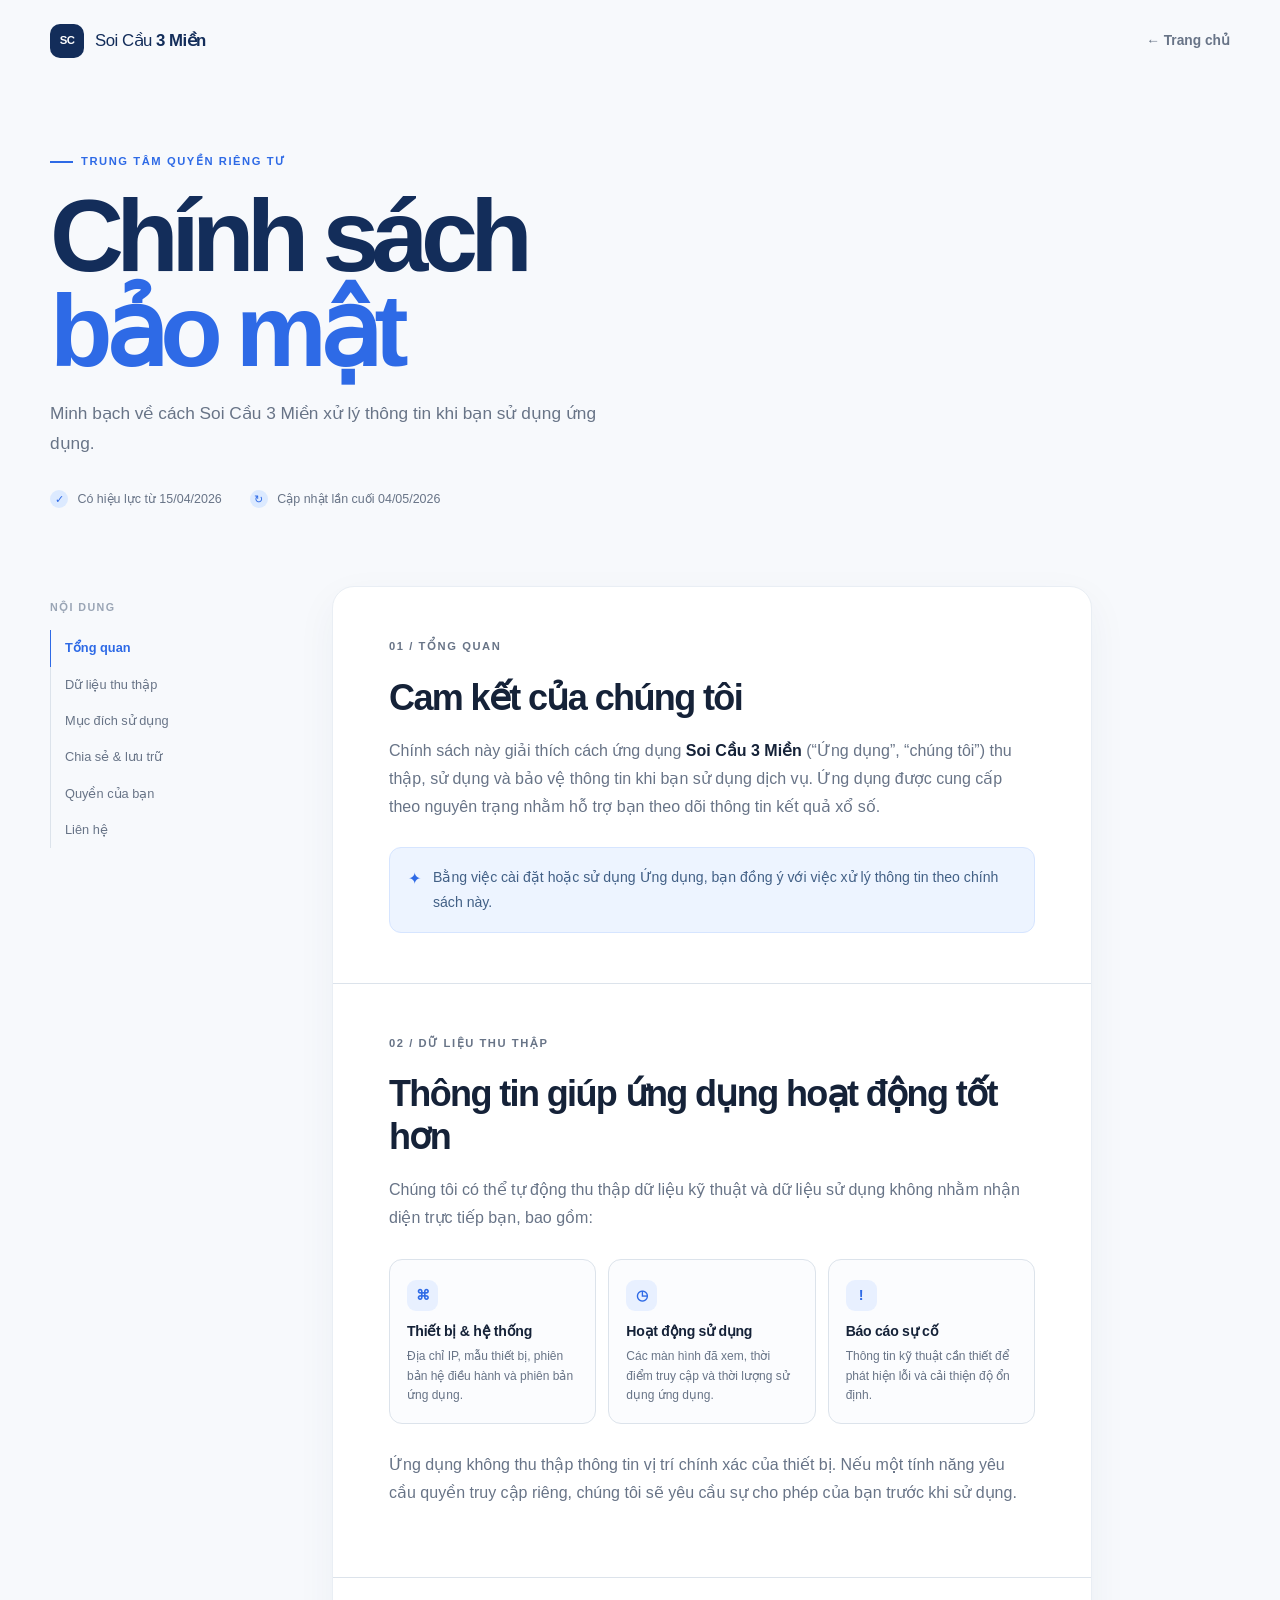
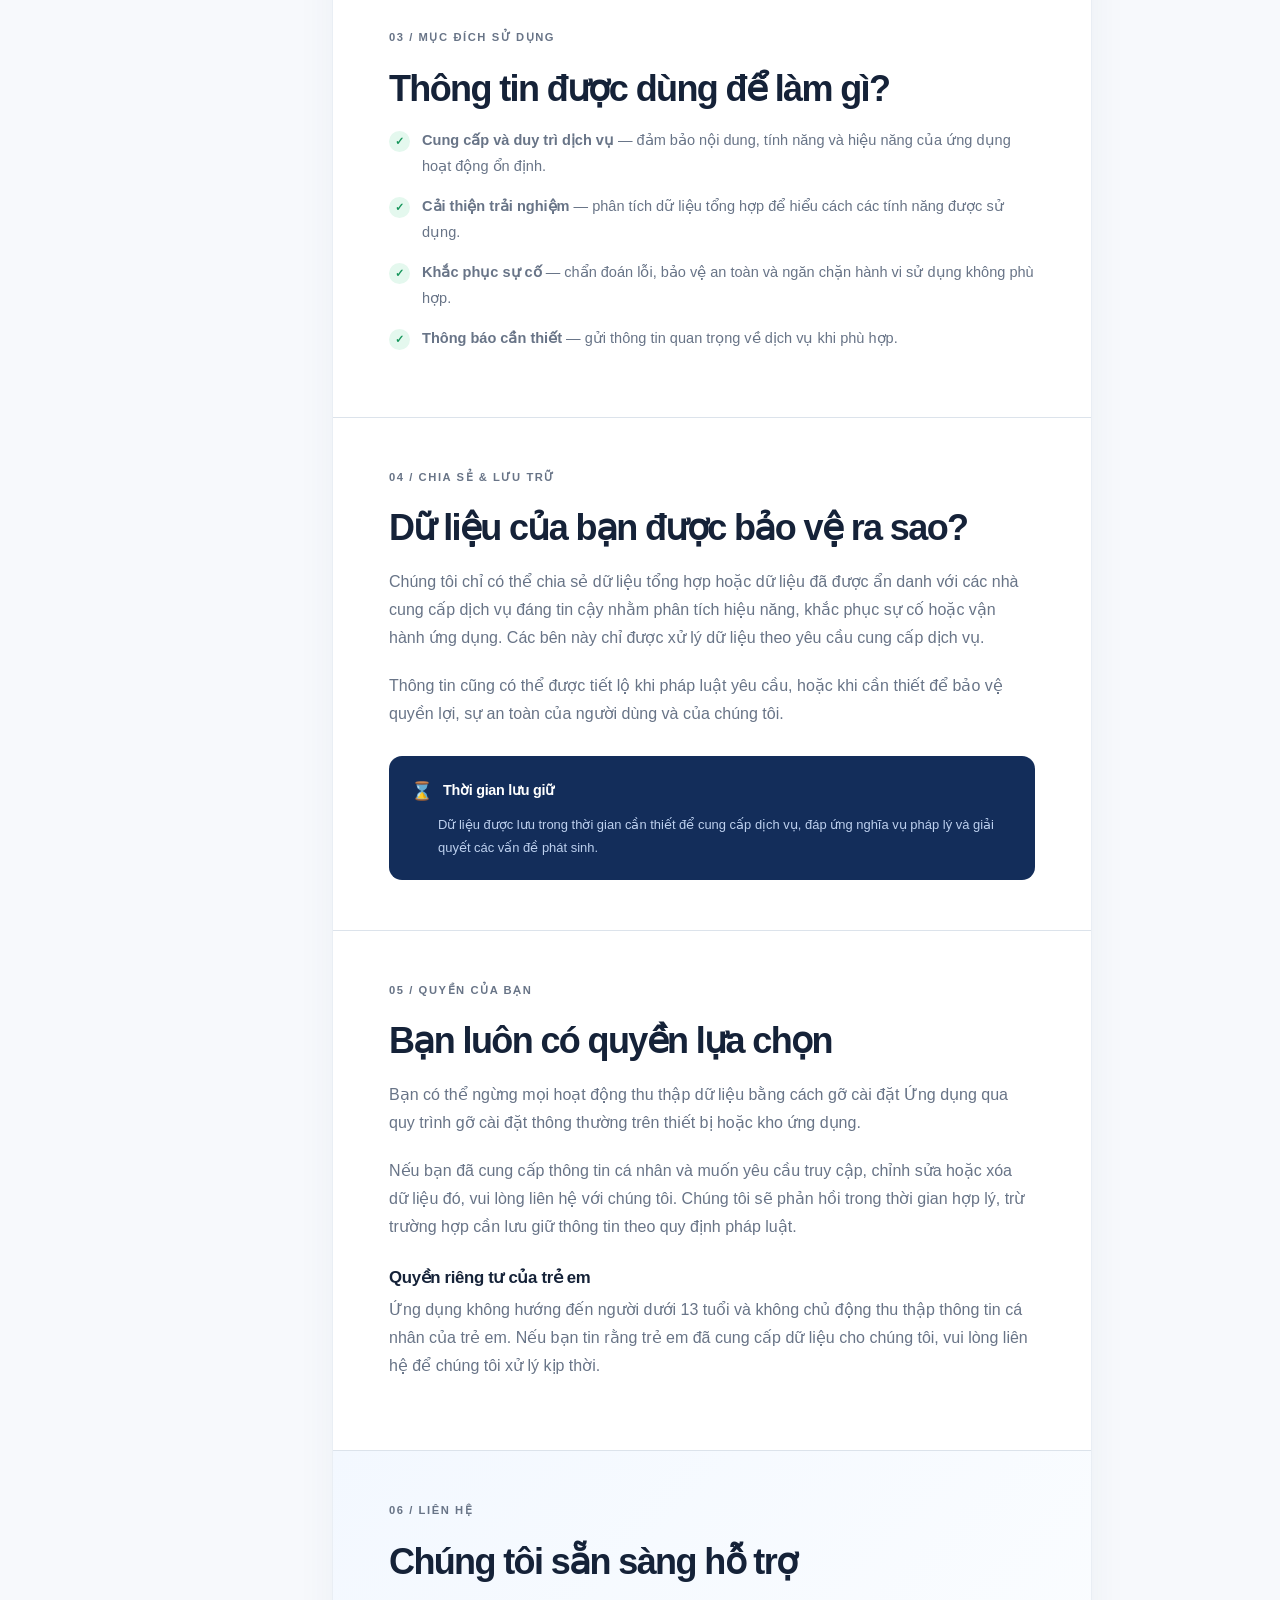
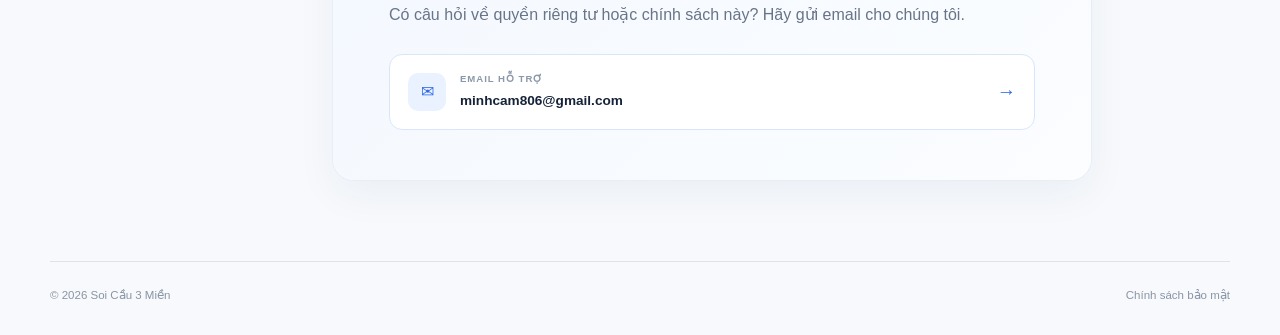
==== commit 78806458: "fix fonts" ====
--- a/privacy-policy.html
+++ b/privacy-policy.html
@@ -3,647 +3,214 @@
   <head>
     <meta charset="UTF-8" />
     <meta name="viewport" content="width=device-width, initial-scale=1.0" />
-    <title>Chính sách bảo mật – Soi Cầu KQXS</title>
+    <title>Chính sách bảo mật | Soi Cầu 3 Miền</title>
     <meta
       name="description"
-      content="Chính sách bảo mật cho ứng dụng Soi Cầu KQXS."
+      content="Chính sách bảo mật của ứng dụng Soi Cầu 3 Miền."
     />
-
     <link rel="icon" type="image/png" href="/favicon.png" />
     <link rel="stylesheet" href="main.css" />
-
-    <link rel="preconnect" href="https://fonts.googleapis.com" />
-    <link rel="preconnect" href="https://fonts.gstatic.com" crossorigin />
-    <link
-      href="https://fonts.googleapis.com/css2?family=Poppins:wght@300;400;500;600;700&display=swap"
-      rel="stylesheet"
-    />
+    <link rel="stylesheet" href="https://fonts.cdnfonts.com/css/avo" />
   </head>
-
-  <body>
-    <!-- Navigation -->
-    <nav>
-      <a href="index.html">Trang chủ</a>
-      <a href="privacy-policy.html" class="active">Chính sách bảo mật</a>
+  <body class="policy-page">
+    <nav class="policy-nav" aria-label="Điều hướng chính">
+      <a
+        class="brand"
+        href="index.html"
+        aria-label="Soi Cầu 3 Miền - Trang chủ"
+      >
+        <span class="brand-mark">SC</span><span>Soi Cầu <b>3 Miền</b></span>
+      </a>
+      <a class="back-link" href="index.html">← Trang chủ</a>
     </nav>
 
-    <div class="page-container">
-      <header class="page-header">
-        <h1>Chính sách bảo mật</h1>
-        <p>Cập nhật lần cuối: ngày 04 tháng 05 năm 2026</p>
+    <main class="policy-shell">
+      <header class="policy-hero">
+        <span class="eyebrow"><span></span> TRUNG TÂM QUYỀN RIÊNG TƯ</span>
+        <h1>Chính sách<br /><em>bảo mật</em></h1>
+        <p>
+          Minh bạch về cách Soi Cầu 3 Miền xử lý thông tin khi bạn sử dụng ứng
+          dụng.
+        </p>
+        <div class="policy-meta">
+          <span><i>✓</i> Có hiệu lực từ 15/04/2026</span>
+          <span><i>↻</i> Cập nhật lần cuối 04/05/2026</span>
+        </div>
       </header>
 
-      <main class="policy-content">
-        <section>
-          <p>
-            Chính sách bảo mật này mô tả các chính sách và thủ tục của Chúng tôi
-            về việc thu thập, sử dụng và tiết lộ thông tin của Bạn khi Bạn sử
-            dụng Dịch vụ, đồng thời cho Bạn biết về các quyền riêng tư của Bạn
-            và cách pháp luật bảo vệ Bạn.
-          </p>
-          <p>
-            Chúng tôi sử dụng Dữ liệu Cá nhân của Bạn để cung cấp và cải thiện
-            Dịch vụ. Bằng cách sử dụng Dịch vụ, Bạn đồng ý với việc thu thập và
-            sử dụng thông tin theo Chính sách Bảo mật này. Chính sách Bảo mật
-            này được tạo ra với sự trợ giúp của Trình tạo Chính sách Bảo mật
-            TermsFeed.
-          </p>
-        </section>
-
-        <section>
-          <h2>Giải thích và Định nghĩa</h2>
-          <h3>Giải thích</h3>
-          <p>
-            Những từ có chữ cái đầu viết hoa có nghĩa được định nghĩa theo các
-            điều kiện sau. Các định nghĩa sau đây sẽ có cùng nghĩa bất kể chúng
-            xuất hiện ở dạng số ít hay số nhiều.
-          </p>
-          <h3>Định nghĩa</h3>
-          <p>Vì mục đích của Chính sách Bảo mật này:</p>
-          <ul>
-            <li>
-              <strong>Tài khoản</strong> có nghĩa là một tài khoản duy nhất được
-              tạo cho Bạn để truy cập Dịch vụ của chúng tôi hoặc một phần Dịch
-              vụ của chúng tôi.
-            </li>
-            <li>
-              <strong>Công ty liên kết</strong> là một thực thể kiểm soát, bị
-              kiểm soát bởi, hoặc thuộc quyền kiểm soát chung với một bên, trong
-              đó "kiểm soát" có nghĩa là sở hữu 50% hoặc hơn cổ phần, vốn chủ sở
-              hữu hoặc các chứng khoán khác có quyền biểu quyết để bầu chọn giám
-              đốc hoặc cơ quan quản lý khác.
-            </li>
-            <li>
-              <strong>Ứng dụng</strong> ở đây đề cập đến Soi Cầu KQXS, phần mềm
-              do Công ty cung cấp.
-            </li>
-            <li>
-              <strong>Công ty</strong> (được gọi là "Công ty", "Chúng tôi", "Của
-              chúng tôi" hoặc "Công ty" trong Chính sách Bảo mật này) là
-              PROSPECT XR LLC, 1454 N Kinser Pike APT D6 47404 Bloomington.
-            </li>
-            <li>
-              <strong>Quốc gia</strong> được đề cập ở đây là: Vương quốc Anh
-            </li>
-            <li>
-              <strong>Thiết bị</strong> có nghĩa là bất kỳ thiết bị nào có thể
-              truy cập Dịch vụ, chẳng hạn như máy tính, điện thoại di động hoặc
-              máy tính bảng kỹ thuật số.
-            </li>
-            <li>
-              <strong>Dữ liệu cá nhân</strong> (hay "Thông tin cá nhân") là bất
-              kỳ thông tin nào liên quan đến một cá nhân đã được xác định hoặc
-              có thể xác định được. Chúng tôi sử dụng thuật ngữ "Dữ liệu cá
-              nhân" và "Thông tin cá nhân" thay thế cho nhau, trừ khi luật pháp
-              quy định cụ thể một thuật ngữ khác.
-            </li>
-            <li><strong>Dịch vụ</strong> ở đây đề cập đến Ứng dụng.</li>
-            <li>
-              <strong>Nhà cung cấp dịch vụ</strong> là bất kỳ cá nhân hoặc pháp
-              nhân nào xử lý dữ liệu thay mặt cho Công ty. Điều này bao gồm các
-              công ty hoặc cá nhân bên thứ ba được Công ty thuê để hỗ trợ cung
-              cấp Dịch vụ, cung cấp Dịch vụ thay mặt cho Công ty, thực hiện các
-              dịch vụ liên quan đến Dịch vụ hoặc hỗ trợ Công ty phân tích cách
-              thức sử dụng Dịch vụ.
-            </li>
-            <li>
-              <strong>Dữ liệu sử dụng</strong> đề cập đến dữ liệu được thu thập
-              tự động, được tạo ra từ việc sử dụng Dịch vụ hoặc từ cơ sở hạ tầng
-              của Dịch vụ (ví dụ: thời gian truy cập một trang).
-            </li>
-            <li>
-              <strong>Bạn</strong> ở đây có nghĩa là cá nhân truy cập hoặc sử
-              dụng Dịch vụ, hoặc công ty, hoặc pháp nhân khác mà cá nhân đó đại
-              diện để truy cập hoặc sử dụng Dịch vụ, tùy thuộc vào trường hợp cụ
-              thể.
-            </li>
-          </ul>
-        </section>
-
-        <section>
-          <h2>Thu thập và sử dụng dữ liệu cá nhân của bạn</h2>
-          <h3>Các loại dữ liệu được thu thập</h3>
-          <h4>Dữ liệu cá nhân</h4>
-          <p>
-            Trong quá trình sử dụng Dịch vụ của chúng tôi, chúng tôi có thể yêu
-            cầu bạn cung cấp cho chúng tôi một số thông tin cá nhân có thể dùng
-            để liên hệ hoặc nhận dạng bạn. Thông tin cá nhân có thể bao gồm,
-            nhưng không giới hạn ở:
-          </p>
-          <ul>
-            <li>Dữ liệu sử dụng</li>
-          </ul>
-
-          <h4>Dữ liệu sử dụng</h4>
-          <p>Dữ liệu sử dụng được thu thập tự động khi sử dụng Dịch vụ.</p>
-          <p>
-            Dữ liệu sử dụng có thể bao gồm thông tin như địa chỉ giao thức
-            Internet của thiết bị của bạn (ví dụ: địa chỉ IP), loại trình duyệt,
-            phiên bản trình duyệt, các trang Dịch vụ của chúng tôi mà bạn truy
-            cập, thời gian và ngày truy cập, thời gian dành cho các trang đó, mã
-            định danh thiết bị duy nhất và dữ liệu chẩn đoán khác.
-          </p>
-          <p>
-            Khi bạn truy cập Dịch vụ bằng hoặc thông qua thiết bị di động, chúng
-            tôi có thể tự động thu thập một số thông tin nhất định, bao gồm
-            nhưng không giới hạn ở loại thiết bị di động bạn sử dụng, ID duy
-            nhất của thiết bị di động, địa chỉ IP của thiết bị di động, hệ điều
-            hành di động, loại trình duyệt Internet di động bạn sử dụng, mã định
-            danh thiết bị duy nhất và dữ liệu chẩn đoán khác.
-          </p>
-          <p>
-            Chúng tôi cũng có thể thu thập thông tin mà trình duyệt của bạn gửi
-            mỗi khi bạn truy cập Dịch vụ của chúng tôi hoặc khi bạn truy cập
-            Dịch vụ bằng hoặc thông qua thiết bị di động.
-          </p>
-
-          <h4>Thông tin được thu thập trong quá trình sử dụng ứng dụng</h4>
-          <p>
-            Trong quá trình sử dụng Ứng dụng của chúng tôi, để cung cấp các tính
-            năng của Ứng dụng, chúng tôi có thể thu thập thông tin của bạn, với
-            sự cho phép trước của bạn:
-          </p>
-          <ul>
-            <li>
-              Hình ảnh và thông tin khác từ camera và thư viện ảnh của thiết bị
-              của bạn.
-            </li>
-          </ul>
-          <p>
-            Chúng tôi sử dụng thông tin này để cung cấp các tính năng của Dịch
-            vụ, để cải thiện và tùy chỉnh Dịch vụ của chúng tôi. Thông tin có
-            thể được tải lên máy chủ của Công ty và/hoặc máy chủ của Nhà cung
-            cấp dịch vụ hoặc có thể chỉ đơn giản được lưu trữ trên thiết bị của
-            Bạn.
-          </p>
-          <p>
-            Bạn có thể bật hoặc tắt quyền truy cập thông tin này bất cứ lúc nào
-            thông qua cài đặt Thiết bị của bạn.
-          </p>
-        </section>
-
-        <section>
-          <h2>Sử dụng dữ liệu cá nhân của bạn</h2>
-          <p>Công ty có thể sử dụng Dữ liệu Cá nhân cho các mục đích sau:</p>
-          <ul>
-            <li>
-              <strong>Để cung cấp và duy trì Dịch vụ của chúng tôi:</strong> bao
-              gồm cả việc giám sát việc sử dụng Dịch vụ của chúng tôi.
-            </li>
-            <li>
-              <strong>Để quản lý Tài khoản của bạn:</strong> để quản lý việc
-              đăng ký của bạn với tư cách là người dùng Dịch vụ. Dữ liệu cá nhân
-              bạn cung cấp có thể cho phép bạn truy cập vào các chức năng khác
-              nhau của Dịch vụ dành cho bạn với tư cách là người dùng đã đăng
-              ký.
-            </li>
-            <li>
-              <strong>Để thực hiện hợp đồng:</strong> việc xây dựng, tuân thủ và
-              thực hiện hợp đồng mua bán sản phẩm, hàng hóa hoặc dịch vụ mà Quý
-              khách đã mua hoặc bất kỳ hợp đồng nào khác với Chúng tôi thông qua
-              Dịch vụ.
-            </li>
-            <li>
-              <strong>Để liên hệ với Bạn:</strong> Chúng tôi có thể liên hệ với
-              Bạn qua email, cuộc gọi điện thoại, tin nhắn SMS hoặc các hình
-              thức liên lạc điện tử tương đương khác, chẳng hạn như thông báo
-              đẩy từ ứng dụng di động, về các bản cập nhật hoặc thông tin liên
-              quan đến chức năng, sản phẩm hoặc dịch vụ đã ký hợp đồng, bao gồm
-              cả các bản cập nhật bảo mật, khi cần thiết hoặc hợp lý để thực
-              hiện.
-            </li>
-            <li>
-              <strong>Để cung cấp cho bạn:</strong> tin tức, ưu đãi đặc biệt và
-              thông tin chung về các sản phẩm, dịch vụ và sự kiện khác mà chúng
-              tôi cung cấp, tương tự như những sản phẩm, dịch vụ và sự kiện mà
-              bạn đã mua hoặc đã hỏi thông tin, trừ khi bạn đã chọn không nhận
-              thông tin đó.
-            </li>
-            <li>
-              <strong>Để quản lý các yêu cầu của Quý khách:</strong> Tiếp nhận
-              và quản lý các yêu cầu của Quý khách gửi đến Chúng tôi.
-            </li>
-            <li>
-              <strong>Đối với các giao dịch chuyển nhượng doanh nghiệp:</strong>
-              Chúng tôi có thể sử dụng Dữ liệu Cá nhân của Bạn để đánh giá hoặc
-              tiến hành sáp nhập, thoái vốn, tái cấu trúc, tổ chức lại, giải thể
-              hoặc bán hoặc chuyển nhượng một phần hoặc toàn bộ tài sản của
-              Chúng tôi, cho dù là hoạt động kinh doanh liên tục hay là một phần
-              của thủ tục phá sản, thanh lý hoặc các thủ tục tương tự, trong đó
-              Dữ liệu Cá nhân mà Chúng tôi nắm giữ về người dùng Dịch vụ của
-              chúng tôi nằm trong số các tài sản được chuyển giao.
-            </li>
-            <li>
-              <strong>Đối với các mục đích khác:</strong> Chúng tôi có thể sử
-              dụng thông tin của bạn cho các mục đích khác, chẳng hạn như phân
-              tích dữ liệu, xác định xu hướng sử dụng, xác định hiệu quả của các
-              chiến dịch quảng cáo và để đánh giá cũng như cải thiện Dịch vụ,
-              sản phẩm, hoạt động tiếp thị và trải nghiệm của bạn.
-            </li>
-          </ul>
-
-          <p>
-            Chúng tôi có thể chia sẻ Dữ liệu Cá nhân của bạn trong các trường
-            hợp sau:
-          </p>
-          <ul>
-            <li>
-              <strong>Với các Nhà cung cấp dịch vụ:</strong> Chúng tôi có thể
-              chia sẻ Dữ liệu cá nhân của bạn với các Nhà cung cấp dịch vụ để
-              theo dõi và phân tích việc sử dụng Dịch vụ của chúng tôi, cũng như
-              để liên hệ với bạn.
-            </li>
-            <li>
-              <strong>Đối với các giao dịch chuyển nhượng kinh doanh:</strong>
-              Chúng tôi có thể chia sẻ hoặc chuyển giao Dữ liệu Cá nhân của Bạn
-              liên quan đến, hoặc trong quá trình đàm phán, bất kỳ vụ sáp nhập,
-              bán tài sản Công ty, huy động vốn hoặc mua lại toàn bộ hoặc một
-              phần hoạt động kinh doanh của Chúng tôi cho một công ty khác.
-            </li>
-            <li>
-              <strong>Với các công ty liên kết:</strong> Chúng tôi có thể chia
-              sẻ Dữ liệu Cá nhân của Bạn với các công ty liên kết của Chúng tôi,
-              trong trường hợp đó, chúng tôi sẽ yêu cầu các công ty liên kết đó
-              tuân thủ Chính sách Bảo mật này. Các công ty liên kết bao gồm công
-              ty mẹ của Chúng tôi và bất kỳ công ty con, đối tác liên doanh hoặc
-              các công ty khác mà Chúng tôi kiểm soát hoặc thuộc quyền kiểm soát
-              chung với Chúng tôi.
-            </li>
-            <li>
-              <strong>Với các đối tác kinh doanh:</strong> Chúng tôi có thể chia
-              sẻ Dữ liệu Cá nhân của Bạn với các đối tác kinh doanh để cung cấp
-              cho Bạn một số sản phẩm, dịch vụ hoặc chương trình khuyến mãi nhất
-              định.
-            </li>
-            <li>
-              <strong>Với những người dùng khác:</strong> Nếu Dịch vụ của chúng
-              tôi cung cấp các khu vực công cộng, khi bạn chia sẻ Dữ liệu Cá
-              nhân hoặc tương tác trong các khu vực công cộng với những người
-              dùng khác, thông tin đó có thể được tất cả người dùng xem và có
-              thể được phát tán công khai ra bên ngoài.
-            </li>
-            <li>
-              <strong>Với sự đồng ý của Bạn:</strong> Chúng tôi có thể tiết lộ
-              Dữ liệu Cá nhân của Bạn cho bất kỳ mục đích nào khác với sự đồng ý
-              của Bạn.
-            </li>
-          </ul>
-        </section>
-
-        <section>
-          <h2>Lưu trữ dữ liệu cá nhân của bạn</h2>
-          <p>
-            Công ty sẽ chỉ lưu giữ Dữ liệu Cá nhân của Bạn trong thời gian cần
-            thiết cho các mục đích được nêu trong Chính sách Bảo mật này. Chúng
-            tôi sẽ lưu giữ và sử dụng Dữ liệu Cá nhân của Bạn trong phạm vi cần
-            thiết để tuân thủ các nghĩa vụ pháp lý của chúng tôi (ví dụ: nếu
-            chúng tôi được yêu cầu lưu giữ dữ liệu của Bạn để tuân thủ luật pháp
-            hiện hành), giải quyết tranh chấp và thực thi các thỏa thuận và
-            chính sách pháp lý của chúng tôi.
-          </p>
-          <p>
-            Trong trường hợp có thể, chúng tôi áp dụng thời gian lưu giữ ngắn
-            hơn và/hoặc giảm khả năng nhận dạng bằng cách xóa, tổng hợp hoặc ẩn
-            danh dữ liệu. Trừ khi có quy định khác, thời gian lưu giữ dưới đây
-            là thời gian tối đa ("lên đến") và chúng tôi có thể xóa hoặc ẩn danh
-            dữ liệu sớm hơn khi dữ liệu đó không còn cần thiết cho mục đích liên
-            quan. Chúng tôi áp dụng các thời gian lưu giữ khác nhau cho các loại
-            Dữ liệu Cá nhân khác nhau dựa trên mục đích xử lý và nghĩa vụ pháp
-            lý:
-          </p>
-          <ul>
-            <li>
-              <strong>Thông tin tài khoản:</strong>
-              <ul>
-                <li>
-                  <strong>Tài khoản người dùng:</strong> được lưu giữ trong suốt
-                  thời gian bạn duy trì mối quan hệ với tài khoản, cộng thêm tối
-                  đa 24 tháng sau khi tài khoản bị đóng để xử lý mọi vấn đề phát
-                  sinh sau khi chấm dứt hợp đồng hoặc giải quyết tranh chấp.
-                </li>
-              </ul>
-            </li>
-            <li>
-              <strong>Dữ liệu sử dụng:</strong>
-              <ul>
-                <li>
-                  <strong>Thống kê sử dụng ứng dụng:</strong> tối đa 24 tháng để
-                  hiểu rõ mức độ chấp nhận tính năng và cải tiến dịch vụ.
-                </li>
-                <li>
-                  <strong
-                    >Nhật ký máy chủ (địa chỉ IP, thời gian truy cập):</strong
-                  >
-                  tối đa 24 tháng cho mục đích giám sát an ninh và khắc phục sự
-                  cố.
-                </li>
-              </ul>
-            </li>
-          </ul>
-          <p>
-            Dữ liệu sử dụng được lưu giữ theo các khoảng thời gian lưu giữ được
-            mô tả ở trên, và chỉ có thể được lưu giữ lâu hơn khi cần thiết cho
-            mục đích bảo mật, phòng chống gian lận hoặc tuân thủ pháp luật.
-          </p>
-
-          <p>
-            Chúng tôi có thể lưu giữ Dữ liệu Cá nhân lâu hơn thời hạn đã nêu ở
-            trên vì nhiều lý do khác nhau:
-          </p>
-          <ul>
-            <li>
-              <strong>Nghĩa vụ pháp lý:</strong> Theo quy định của pháp luật,
-              chúng tôi phải lưu giữ một số dữ liệu cụ thể (ví dụ: hồ sơ tài
-              chính cho cơ quan thuế).
-            </li>
-            <li>
-              <strong>Yêu cầu pháp lý:</strong> Dữ liệu là cần thiết để thiết
-              lập, thực hiện hoặc bảo vệ các yêu cầu pháp lý.
-            </li>
-            <li>
-              <strong>Yêu cầu cụ thể của bạn:</strong> Bạn yêu cầu chúng tôi giữ
-              lại những thông tin cụ thể.
-            </li>
-            <li>
-              <strong>Hạn chế về mặt kỹ thuật:</strong> Dữ liệu tồn tại trong
-              các hệ thống sao lưu được lên lịch xóa định kỳ.
-            </li>
-          </ul>
-          <p>
-            Bạn có thể yêu cầu thông tin về thời gian chúng tôi lưu giữ Dữ liệu
-            Cá nhân của bạn bằng cách liên hệ với chúng tôi.
-          </p>
-
-          <p>
-            Khi thời hạn lưu giữ hết hạn, chúng tôi sẽ xóa hoặc ẩn danh Dữ liệu
-            Cá nhân một cách an toàn theo các quy trình sau:
-          </p>
-          <ul>
-            <li>
-              <strong>Xóa bỏ:</strong> Dữ liệu cá nhân sẽ bị xóa khỏi hệ thống
-              của chúng tôi và không còn được xử lý nữa.
-            </li>
-            <li>
-              <strong>Thời gian lưu giữ bản sao lưu:</strong> Các bản sao còn
-              sót lại có thể được lưu giữ trong các bản sao lưu được mã hóa
-              trong một khoảng thời gian giới hạn phù hợp với lịch trình lưu giữ
-              bản sao lưu của chúng tôi và sẽ không được khôi phục trừ khi cần
-              thiết cho mục đích bảo mật, phục hồi sau thảm họa hoặc tuân thủ
-              pháp luật.
-            </li>
-            <li>
-              <strong>Ẩn danh hóa:</strong> Trong một số trường hợp, chúng tôi
-              chuyển đổi Dữ liệu Cá nhân thành dữ liệu thống kê ẩn danh không
-              thể liên kết ngược lại với Bạn. Dữ liệu ẩn danh này có thể được
-              lưu giữ vô thời hạn cho mục đích nghiên cứu và phân tích.
-            </li>
-          </ul>
-        </section>
-
-        <section>
-          <h2>Chuyển giao dữ liệu cá nhân của bạn</h2>
-          <p>
-            Thông tin của bạn, bao gồm Dữ liệu Cá nhân, được xử lý tại các văn
-            phòng hoạt động của Công ty và tại bất kỳ địa điểm nào khác mà các
-            bên liên quan đến quá trình xử lý đang hoạt động. Điều này có nghĩa
-            là thông tin này có thể được chuyển đến và lưu trữ trên các máy tính
-            nằm ngoài tiểu bang, tỉnh, quốc gia hoặc khu vực pháp lý khác của
-            bạn, nơi luật bảo vệ dữ liệu có thể khác với luật ở khu vực pháp lý
-            của bạn.
-          </p>
-          <p>
-            Trong trường hợp luật pháp hiện hành yêu cầu, chúng tôi sẽ đảm bảo
-            rằng việc chuyển giao Dữ liệu Cá nhân của Bạn ra nước ngoài tuân thủ
-            các biện pháp bảo vệ và bổ sung thích hợp khi cần thiết. Công ty sẽ
-            thực hiện tất cả các bước cần thiết hợp lý để đảm bảo rằng dữ liệu
-            của Bạn được xử lý an toàn và phù hợp với Chính sách Bảo mật này, và
-            sẽ không có việc chuyển giao Dữ liệu Cá nhân của Bạn cho bất kỳ tổ
-            chức hoặc quốc gia nào trừ khi có các biện pháp kiểm soát đầy đủ,
-            bao gồm cả việc bảo mật dữ liệu và thông tin cá nhân khác của Bạn.
-          </p>
-        </section>
-
-        <section>
-          <h2>Xóa dữ liệu cá nhân của bạn</h2>
-          <p>
-            Bạn có quyền xóa hoặc yêu cầu chúng tôi hỗ trợ xóa Dữ liệu Cá nhân
-            mà chúng tôi đã thu thập về bạn.
-          </p>
-          <p>
-            Dịch vụ của chúng tôi có thể cho phép bạn xóa một số thông tin cá
-            nhân của mình ngay trong phạm vi Dịch vụ.
-          </p>
-          <p>
-            Bạn có thể cập nhật, sửa đổi hoặc xóa thông tin của mình bất cứ lúc
-            nào bằng cách đăng nhập vào Tài khoản của bạn (nếu có) và truy cập
-            vào phần cài đặt tài khoản cho phép bạn quản lý thông tin cá nhân
-            của mình. Bạn cũng có thể liên hệ với chúng tôi để yêu cầu truy cập,
-            chỉnh sửa hoặc xóa bất kỳ Dữ liệu cá nhân nào mà bạn đã cung cấp cho
-            chúng tôi.
-          </p>
-          <p>
-            Tuy nhiên, xin lưu ý rằng chúng tôi có thể cần giữ lại một số thông
-            tin nhất định khi chúng tôi có nghĩa vụ pháp lý hoặc cơ sở pháp lý
-            hợp lệ để làm như vậy.
-          </p>
-        </section>
-
-        <section>
-          <h2>Tiết lộ thông tin cá nhân của bạn</h2>
-          <h3>Giao dịch kinh doanh</h3>
-          <p>
-            Nếu Công ty tham gia vào một vụ sáp nhập, mua lại hoặc bán tài sản,
-            Dữ liệu Cá nhân của Bạn có thể được chuyển giao. Chúng tôi sẽ thông
-            báo trước khi Dữ liệu Cá nhân của Bạn được chuyển giao và chịu sự
-            điều chỉnh của Chính sách Bảo mật khác.
-          </p>
-
-          <h3>Cơ quan thực thi pháp luật</h3>
-          <p>
-            Trong một số trường hợp nhất định, Công ty có thể buộc phải tiết lộ
-            Dữ liệu Cá nhân của Bạn nếu pháp luật yêu cầu hoặc để đáp ứng các
-            yêu cầu hợp lệ từ các cơ quan công quyền (ví dụ: tòa án hoặc cơ quan
-            chính phủ).
-          </p>
-
-          <h3>Các yêu cầu pháp lý khác</h3>
-          <p>
-            Công ty có thể tiết lộ Dữ liệu Cá nhân của Bạn nếu tin tưởng một
-            cách thiện chí rằng hành động đó là cần thiết để:
-          </p>
-          <ul>
-            <li>Tuân thủ nghĩa vụ pháp lý</li>
-            <li>Bảo vệ và bênh vực các quyền hoặc tài sản của Công ty.</li>
-            <li>
-              Ngăn chặn hoặc điều tra các hành vi sai trái có thể xảy ra liên
-              quan đến Dịch vụ.
-            </li>
-            <li>
-              Bảo vệ sự an toàn cá nhân của Người dùng Dịch vụ hoặc công chúng.
-            </li>
-            <li>Bảo vệ bản thân khỏi trách nhiệm pháp lý.</li>
-          </ul>
-        </section>
-
-        <section>
-          <h2>Bảo mật dữ liệu cá nhân của bạn</h2>
-          <p>
-            Việc bảo mật Dữ liệu Cá nhân của Bạn rất quan trọng đối với Chúng
-            tôi, nhưng hãy nhớ rằng không có phương thức truyền dữ liệu qua
-            Internet hoặc phương thức lưu trữ điện tử nào an toàn 100%. Mặc dù
-            Chúng tôi nỗ lực sử dụng các biện pháp hợp lý về mặt thương mại để
-            bảo vệ Dữ liệu Cá nhân của Bạn, nhưng Chúng tôi không thể đảm bảo
-            tính bảo mật tuyệt đối của dữ liệu đó.
-          </p>
-        </section>
-
-        <section>
-          <h2>Thông tin chi tiết về việc xử lý dữ liệu cá nhân của bạn</h2>
-          <p>
-            Các nhà cung cấp dịch vụ mà chúng tôi sử dụng có thể truy cập vào Dữ
-            liệu Cá nhân của bạn. Các nhà cung cấp bên thứ ba này thu thập, lưu
-            trữ, sử dụng, xử lý và chuyển giao thông tin về hoạt động của bạn
-            trên Dịch vụ của chúng tôi theo Chính sách Bảo mật của họ.
-          </p>
-
-          <h3>Cách sử dụng, hiệu năng và các thông tin khác</h3>
-          <p>
-            Chúng tôi có thể sử dụng các nhà cung cấp dịch vụ bên thứ ba để duy
-            trì và cải thiện Dịch vụ của mình.
-          </p>
-
-          <h4>Mouseflow</h4>
-          <p>
-            Mouseflow là một công cụ ghi lại phiên hoạt động và tạo bản đồ
-            nhiệt, hiển thị cách người dùng nhấp chuột, di chuyển, cuộn trang,
-            duyệt web và chú ý trên các trang web. Dịch vụ này được vận hành bởi
-            ApS.
-          </p>
-          <p>
-            Dịch vụ Mouseflow có thể thu thập thông tin từ thiết bị của bạn.
-          </p>
-          <p>
-            Thông tin do Mouseflow thu thập được lưu giữ theo Chính sách Bảo mật
-            của họ:
-            <a href="https://mouseflow.com/privacy/" target="_blank"
-              >https://mouseflow.com/privacy/</a
+      <div class="policy-layout">
+        <aside class="policy-toc" aria-label="Mục lục">
+          <p>NỘI DUNG</p>
+          <a href="#overview" class="is-active">Tổng quan</a>
+          <a href="#collection">Dữ liệu thu thập</a>
+          <a href="#purpose">Mục đích sử dụng</a>
+          <a href="#sharing">Chia sẻ &amp; lưu trữ</a>
+          <a href="#rights">Quyền của bạn</a>
+          <a href="#contact">Liên hệ</a>
+        </aside>
+
+        <article class="policy-content">
+          <section id="overview">
+            <p class="section-number">01 / TỔNG QUAN</p>
+            <h2>Cam kết của chúng tôi</h2>
+            <p>
+              Chính sách này giải thích cách ứng dụng
+              <strong>Soi Cầu 3 Miền</strong> (“Ứng dụng”, “chúng tôi”) thu
+              thập, sử dụng và bảo vệ thông tin khi bạn sử dụng dịch vụ. Ứng
+              dụng được cung cấp theo nguyên trạng nhằm hỗ trợ bạn theo dõi
+              thông tin kết quả xổ số.
+            </p>
+            <div class="notice">
+              <span>✦</span>
+              <p>
+                Bằng việc cài đặt hoặc sử dụng Ứng dụng, bạn đồng ý với việc xử
+                lý thông tin theo chính sách này.
+              </p>
+            </div>
+          </section>
+
+          <section id="collection">
+            <p class="section-number">02 / DỮ LIỆU THU THẬP</p>
+            <h2>Thông tin giúp ứng dụng hoạt động tốt hơn</h2>
+            <p>
+              Chúng tôi có thể tự động thu thập dữ liệu kỹ thuật và dữ liệu sử
+              dụng không nhằm nhận diện trực tiếp bạn, bao gồm:
+            </p>
+            <div class="data-grid">
+              <div class="data-card">
+                <span class="card-icon">⌘</span>
+                <h3>Thiết bị &amp; hệ thống</h3>
+                <p>
+                  Địa chỉ IP, mẫu thiết bị, phiên bản hệ điều hành và phiên bản
+                  ứng dụng.
+                </p>
+              </div>
+              <div class="data-card">
+                <span class="card-icon">◷</span>
+                <h3>Hoạt động sử dụng</h3>
+                <p>
+                  Các màn hình đã xem, thời điểm truy cập và thời lượng sử dụng
+                  ứng dụng.
+                </p>
+              </div>
+              <div class="data-card">
+                <span class="card-icon">!</span>
+                <h3>Báo cáo sự cố</h3>
+                <p>
+                  Thông tin kỹ thuật cần thiết để phát hiện lỗi và cải thiện độ
+                  ổn định.
+                </p>
+              </div>
+            </div>
+            <p>
+              Ứng dụng không thu thập thông tin vị trí chính xác của thiết bị.
+              Nếu một tính năng yêu cầu quyền truy cập riêng, chúng tôi sẽ yêu
+              cầu sự cho phép của bạn trước khi sử dụng.
+            </p>
+          </section>
+
+          <section id="purpose">
+            <p class="section-number">03 / MỤC ĐÍCH SỬ DỤNG</p>
+            <h2>Thông tin được dùng để làm gì?</h2>
+            <ul class="check-list">
+              <li>
+                <span>✓</span>
+                <p>
+                  <b>Cung cấp và duy trì dịch vụ</b> — đảm bảo nội dung, tính
+                  năng và hiệu năng của ứng dụng hoạt động ổn định.
+                </p>
+              </li>
+              <li>
+                <span>✓</span>
+                <p>
+                  <b>Cải thiện trải nghiệm</b> — phân tích dữ liệu tổng hợp để
+                  hiểu cách các tính năng được sử dụng.
+                </p>
+              </li>
+              <li>
+                <span>✓</span>
+                <p>
+                  <b>Khắc phục sự cố</b> — chẩn đoán lỗi, bảo vệ an toàn và ngăn
+                  chặn hành vi sử dụng không phù hợp.
+                </p>
+              </li>
+              <li>
+                <span>✓</span>
+                <p>
+                  <b>Thông báo cần thiết</b> — gửi thông tin quan trọng về dịch
+                  vụ khi phù hợp.
+                </p>
+              </li>
+            </ul>
+          </section>
+
+          <section id="sharing">
+            <p class="section-number">04 / CHIA SẺ &amp; LƯU TRỮ</p>
+            <h2>Dữ liệu của bạn được bảo vệ ra sao?</h2>
+            <p>
+              Chúng tôi chỉ có thể chia sẻ dữ liệu tổng hợp hoặc dữ liệu đã được
+              ẩn danh với các nhà cung cấp dịch vụ đáng tin cậy nhằm phân tích
+              hiệu năng, khắc phục sự cố hoặc vận hành ứng dụng. Các bên này chỉ
+              được xử lý dữ liệu theo yêu cầu cung cấp dịch vụ.
+            </p>
+            <p>
+              Thông tin cũng có thể được tiết lộ khi pháp luật yêu cầu, hoặc khi
+              cần thiết để bảo vệ quyền lợi, sự an toàn của người dùng và của
+              chúng tôi.
+            </p>
+            <div class="retention">
+              <div>
+                <span>⌛</span>
+                <h3>Thời gian lưu giữ</h3>
+              </div>
+              <p>
+                Dữ liệu được lưu trong thời gian cần thiết để cung cấp dịch vụ,
+                đáp ứng nghĩa vụ pháp lý và giải quyết các vấn đề phát sinh.
+              </p>
+            </div>
+          </section>
+
+          <section id="rights">
+            <p class="section-number">05 / QUYỀN CỦA BẠN</p>
+            <h2>Bạn luôn có quyền lựa chọn</h2>
+            <p>
+              Bạn có thể ngừng mọi hoạt động thu thập dữ liệu bằng cách gỡ cài
+              đặt Ứng dụng qua quy trình gỡ cài đặt thông thường trên thiết bị
+              hoặc kho ứng dụng.
+            </p>
+            <p>
+              Nếu bạn đã cung cấp thông tin cá nhân và muốn yêu cầu truy cập,
+              chỉnh sửa hoặc xóa dữ liệu đó, vui lòng liên hệ với chúng tôi.
+              Chúng tôi sẽ phản hồi trong thời gian hợp lý, trừ trường hợp cần
+              lưu giữ thông tin theo quy định pháp luật.
+            </p>
+            <h3>Quyền riêng tư của trẻ em</h3>
+            <p>
+              Ứng dụng không hướng đến người dưới 13 tuổi và không chủ động thu
+              thập thông tin cá nhân của trẻ em. Nếu bạn tin rằng trẻ em đã cung
+              cấp dữ liệu cho chúng tôi, vui lòng liên hệ để chúng tôi xử lý kịp
+              thời.
+            </p>
+          </section>
+
+          <section id="contact" class="contact-section">
+            <p class="section-number">06 / LIÊN HỆ</p>
+            <h2>Chúng tôi sẵn sàng hỗ trợ</h2>
+            <p>
+              Có câu hỏi về quyền riêng tư hoặc chính sách này? Hãy gửi email
+              cho chúng tôi.
+            </p>
+            <a class="email-card" href="mailto:minhcam806@gmail.com"
+              ><span>✉</span>
+              <div><small>EMAIL HỖ TRỢ</small><b>minhcam806@gmail.com</b></div>
+              <i>→</i></a
             >
-          </p>
-
-          <h4>FreshDesk</h4>
-          <p>
-            FreshDesk là phần mềm hỗ trợ khách hàng. Dịch vụ này được vận hành
-            bởi Freshworks, Inc.
-          </p>
-          <p>
-            Dịch vụ FreshDesk có thể thu thập thông tin từ Thiết bị của bạn.
-          </p>
-          <p>
-            Thông tin do FreshDesk thu thập được lưu giữ theo Chính sách Bảo mật
-            của họ:
-            <a href="https://www.freshworks.com/privacy/" target="_blank"
-              >https://www.freshworks.com/privacy/</a
-            >
-          </p>
-
-          <h4>Google Places</h4>
-          <p>
-            Google Places là một dịch vụ trả về thông tin về các địa điểm bằng
-            cách sử dụng các yêu cầu HTTP. Dịch vụ này được vận hành bởi Google.
-          </p>
-          <p>
-            Dịch vụ Google Places có thể thu thập thông tin từ Bạn và từ Thiết
-            bị của Bạn vì mục đích bảo mật.
-          </p>
-          <p>
-            Thông tin do Google Places thu thập được lưu giữ theo Chính sách Bảo
-            mật của Google:
-            <a
-              href="https://www.google.com/intl/en/policies/privacy/"
-              target="_blank"
-              >https://www.google.com/intl/en/policies/privacy/</a
-            >
-          </p>
-        </section>
-
-        <section>
-          <h2>Quyền riêng tư của trẻ em</h2>
-          <p>
-            Dịch vụ của chúng tôi không dành cho người dưới 16 tuổi. Chúng tôi
-            không cố ý thu thập thông tin nhận dạng cá nhân từ bất kỳ ai dưới 16
-            tuổi. Nếu Quý khách là phụ huynh hoặc người giám hộ và Quý khách
-            biết rằng con của Quý khách đã cung cấp Dữ liệu Cá nhân cho Chúng
-            tôi, vui lòng liên hệ với Chúng tôi. Nếu Chúng tôi phát hiện ra rằng
-            Chúng tôi đã thu thập Dữ liệu Cá nhân từ bất kỳ ai dưới 16 tuổi mà
-            không có sự xác nhận đồng ý của phụ huynh, Chúng tôi sẽ thực hiện
-            các bước để xóa thông tin đó khỏi máy chủ của Chúng tôi.
-          </p>
-          <p>
-            Nếu chúng tôi cần dựa vào sự đồng ý làm cơ sở pháp lý để xử lý thông
-            tin của bạn và quốc gia của bạn yêu cầu sự đồng ý từ cha mẹ, chúng
-            tôi có thể yêu cầu sự đồng ý của cha mẹ bạn trước khi thu thập và sử
-            dụng thông tin đó.
-          </p>
-        </section>
-
-        <section>
-          <h2>Liên kết đến các trang web khác</h2>
-          <p>
-            Dịch vụ của chúng tôi có thể chứa các liên kết đến các trang web
-            khác không do chúng tôi điều hành. Nếu bạn nhấp vào liên kết của bên
-            thứ ba, bạn sẽ được chuyển hướng đến trang web của bên thứ ba đó.
-            Chúng tôi đặc biệt khuyên bạn nên xem xét Chính sách bảo mật của mỗi
-            trang web mà bạn truy cập.
-          </p>
-          <p>
-            Chúng tôi không kiểm soát và không chịu trách nhiệm về nội dung,
-            chính sách bảo mật hoặc các hoạt động của bất kỳ trang web hoặc dịch
-            vụ bên thứ ba nào.
-          </p>
-        </section>
-
-        <section>
-          <h2>Những thay đổi đối với Chính sách Bảo mật này</h2>
-          <p>
-            Chúng tôi có thể cập nhật Chính sách Bảo mật của mình theo thời
-            gian. Chúng tôi sẽ thông báo cho bạn về bất kỳ thay đổi nào bằng
-            cách đăng tải Chính sách Bảo mật mới trên trang này.
-          </p>
-          <p>
-            Chúng tôi sẽ thông báo cho Bạn qua email và/hoặc thông báo nổi bật
-            trên Dịch vụ của Chúng tôi trước khi thay đổi có hiệu lực và cập
-            nhật ngày "Cập nhật lần cuối" ở đầu Chính sách Bảo mật này.
-          </p>
-          <p>
-            Bạn nên xem lại Chính sách Bảo mật này định kỳ để cập nhật bất kỳ
-            thay đổi nào. Các thay đổi đối với Chính sách Bảo mật này sẽ có hiệu
-            lực kể từ khi được đăng tải trên trang này.
-          </p>
-        </section>
-
-        <section>
-          <h2>Liên hệ với chúng tôi</h2>
-          <p>
-            Nếu bạn có bất kỳ thắc mắc nào về Chính sách Bảo mật này, bạn có thể
-            liên hệ với chúng tôi:
-          </p>
-          <ul>
-            <li><strong>Email:</strong> minhcam806@gmail.com</li>
-          </ul>
-        </section>
-      </main>
-
-      <footer
-        class="page-header"
-        style="
-          border-top: 1px solid var(--border-subtle);
-          border-bottom: none;
-          margin-top: 4rem;
-          padding-top: 2rem;
-        "
-      >
-        <p class="footer-note">&copy; 2026 Soi Cầu KQXS</p>
-      </footer>
-    </div>
+          </section>
+        </article>
+      </div>
+    </main>
+    <footer class="policy-footer">
+      <span>© 2026 Soi Cầu 3 Miền</span><span>Chính sách bảo mật</span>
+    </footer>
   </body>
 </html>
--- a/main.css
+++ b/main.css
@@ -17,7 +17,7 @@
 }
 
 body {
-  font-family: "Poppins", sans-serif;
+  font-family: "Avo", Arial, sans-serif;
   background: var(--bg-primary);
   color: var(--text-primary);
   line-height: 1.6;
@@ -31,7 +31,7 @@
 h4,
 h5,
 h6 {
-  font-family: "Poppins", sans-serif;
+  font-family: "Avo", Arial, sans-serif;
   font-weight: 400;
   /* Bebas is naturally bold */
   margin-bottom: 0.5em;
@@ -188,7 +188,7 @@
   font-size: clamp(1.2rem, 2vw, 1.5rem);
   color: var(--text-tertiary);
   margin-bottom: 3rem;
-  font-family: "Poppins", sans-serif;
+  font-family: "Avo", Arial, sans-serif;
 }
 
 .download-buttons {
@@ -278,3 +278,429 @@
     backdrop-filter: blur(10px);
   }
 }
+
+/* Privacy policy */
+.policy-page {
+  --ink: #152238;
+  --muted: #687487;
+  --line: #dce3eb;
+  --navy: #132d5a;
+  --blue: #2e6ae6;
+  --sky: #edf4ff;
+  background: #f7f9fc;
+  color: var(--ink);
+  font-family: "Avo", Arial, sans-serif;
+  line-height: 1.75;
+}
+
+.policy-page * {
+  box-sizing: border-box;
+}
+.policy-page p {
+  color: var(--muted);
+  margin: 0 0 1.25rem;
+}
+.policy-page a {
+  color: inherit;
+}
+.policy-nav {
+  position: relative;
+  display: flex;
+  align-items: center;
+  justify-content: space-between;
+  width: min(1180px, calc(100% - 48px));
+  margin: 0 auto;
+  padding: 24px 0;
+}
+.policy-nav .brand {
+  display: inline-flex;
+  align-items: center;
+  gap: 11px;
+  font-size: 1.05rem;
+  color: var(--navy);
+  letter-spacing: -0.03em;
+}
+.brand b {
+  font-weight: 800;
+}
+.brand-mark {
+  display: grid;
+  place-items: center;
+  width: 34px;
+  height: 34px;
+  border-radius: 10px;
+  color: #fff;
+  background: var(--navy);
+  font-size: 0.71rem;
+  font-weight: 800;
+  letter-spacing: -0.06em;
+}
+.policy-nav .back-link {
+  font-size: 0.86rem;
+  font-weight: 600;
+  color: var(--muted);
+}
+.policy-nav .back-link:hover {
+  color: var(--blue);
+  opacity: 1;
+}
+.policy-shell {
+  width: min(1180px, calc(100% - 48px));
+  margin: 0 auto;
+}
+.policy-hero {
+  padding: 70px 0 76px;
+  max-width: 760px;
+}
+.eyebrow,
+.section-number {
+  display: flex;
+  align-items: center;
+  gap: 8px;
+  color: var(--blue);
+  font-size: 0.7rem;
+  font-weight: 800;
+  letter-spacing: 0.14em;
+}
+.eyebrow span {
+  width: 23px;
+  height: 2px;
+  background: currentColor;
+}
+.policy-hero h1 {
+  margin: 16px 0 20px;
+  color: var(--navy);
+  font-size: clamp(3.25rem, 8vw, 6.5rem);
+  font-weight: 800;
+  line-height: 0.93;
+  letter-spacing: -0.075em;
+}
+.policy-hero h1 em {
+  color: var(--blue);
+  font-style: normal;
+}
+.policy-hero > p {
+  max-width: 590px;
+  font-size: 1.08rem;
+}
+.policy-meta {
+  display: flex;
+  flex-wrap: wrap;
+  gap: 12px 28px;
+  margin-top: 30px;
+  color: var(--muted);
+  font-size: 0.78rem;
+  font-weight: 500;
+}
+.policy-meta i {
+  display: inline-grid;
+  place-items: center;
+  width: 18px;
+  height: 18px;
+  margin-right: 6px;
+  border-radius: 50%;
+  background: #dceaff;
+  color: var(--blue);
+  font-style: normal;
+  font-size: 0.68rem;
+}
+.policy-layout {
+  display: grid;
+  grid-template-columns: 200px minmax(0, 760px);
+  gap: 82px;
+  align-items: start;
+  padding-bottom: 80px;
+}
+.policy-toc {
+  position: sticky;
+  top: 24px;
+  padding-top: 12px;
+}
+.policy-toc p {
+  margin-bottom: 13px;
+  color: #9aa5b5;
+  font-size: 0.67rem;
+  font-weight: 800;
+  letter-spacing: 0.13em;
+}
+.policy-toc a {
+  display: block;
+  padding: 7px 0 7px 14px;
+  border-left: 1px solid var(--line);
+  color: var(--muted);
+  font-size: 0.8rem;
+}
+.policy-toc a:hover,
+.policy-toc a.is-active {
+  border-color: var(--blue);
+  color: var(--blue);
+  font-weight: 700;
+  opacity: 1;
+}
+.policy-content {
+  background: #fff;
+  border: 1px solid #e9eef4;
+  border-radius: 22px;
+  overflow: hidden;
+  box-shadow: 0 14px 40px rgba(27, 53, 90, 0.05);
+}
+.policy-content section {
+  padding: 50px 56px;
+  margin: 0;
+  border-bottom: 1px solid var(--line);
+}
+.policy-content section:last-child {
+  border-bottom: 0;
+}
+.policy-content h2 {
+  margin: 7px 0 18px;
+  color: var(--ink);
+  font-size: clamp(1.65rem, 3vw, 2.25rem);
+  font-weight: 800;
+  line-height: 1.18;
+  letter-spacing: -0.045em;
+}
+.policy-content h3 {
+  margin: 28px 0 9px;
+  color: var(--ink);
+  font-size: 1.05rem;
+  font-weight: 800;
+  letter-spacing: -0.02em;
+}
+.policy-content strong {
+  color: var(--ink);
+  font-weight: 700;
+}
+.notice {
+  display: flex;
+  gap: 12px;
+  align-items: flex-start;
+  margin-top: 26px;
+  padding: 17px 18px;
+  border: 1px solid #d6e5ff;
+  border-radius: 12px;
+  background: var(--sky);
+}
+.notice span {
+  color: var(--blue);
+  line-height: 1.75;
+}
+.notice p {
+  margin: 0;
+  color: #426086;
+  font-size: 0.88rem;
+}
+.data-grid {
+  display: grid;
+  grid-template-columns: repeat(3, 1fr);
+  gap: 12px;
+  margin: 27px 0;
+}
+.data-card {
+  padding: 20px 17px 17px;
+  border: 1px solid var(--line);
+  border-radius: 13px;
+  background: #fbfcfe;
+}
+.card-icon {
+  display: grid;
+  place-items: center;
+  width: 31px;
+  height: 31px;
+  margin-bottom: 13px;
+  border-radius: 9px;
+  background: #e8f0ff;
+  color: var(--blue);
+  font-size: 0.9rem;
+  font-weight: 800;
+}
+.data-card h3 {
+  margin: 0 0 7px;
+  font-size: 0.88rem;
+}
+.data-card p {
+  margin: 0;
+  font-size: 0.75rem;
+  line-height: 1.65;
+}
+.check-list {
+  list-style: none;
+  padding: 0;
+  margin: 0;
+}
+.check-list li {
+  display: flex;
+  gap: 12px;
+  margin: 0 0 15px;
+}
+.check-list span {
+  display: grid;
+  flex: 0 0 auto;
+  place-items: center;
+  width: 21px;
+  height: 21px;
+  margin-top: 3px;
+  border-radius: 50%;
+  background: #e4f8ee;
+  color: #15955a;
+  font-size: 0.7rem;
+  font-weight: 800;
+}
+.check-list p {
+  margin: 0;
+  font-size: 0.91rem;
+}
+.retention {
+  margin-top: 28px;
+  padding: 20px 22px;
+  border-radius: 13px;
+  background: var(--navy);
+}
+.retention > div {
+  display: flex;
+  align-items: center;
+  gap: 10px;
+}
+.retention span {
+  color: #9dc2ff;
+  font-size: 1.1rem;
+}
+.retention h3 {
+  margin: 0;
+  color: #fff;
+  font-size: 0.9rem;
+}
+.retention p {
+  margin: 8px 0 0 27px;
+  color: #bdd0ee;
+  font-size: 0.81rem;
+}
+.contact-section {
+  background: linear-gradient(135deg, #f3f8ff, #fbfdff);
+}
+.email-card {
+  display: flex;
+  align-items: center;
+  gap: 14px;
+  margin-top: 25px;
+  padding: 16px 18px;
+  border: 1px solid #d8e6fb;
+  border-radius: 13px;
+  background: #fff;
+  transition:
+    transform 0.2s,
+    box-shadow 0.2s;
+}
+.email-card:hover {
+  opacity: 1;
+  transform: translateY(-2px);
+  box-shadow: 0 7px 18px rgba(33, 80, 147, 0.1);
+}
+.email-card > span {
+  display: grid;
+  place-items: center;
+  width: 38px;
+  height: 38px;
+  border-radius: 10px;
+  background: #eaf2ff;
+  color: var(--blue);
+}
+.email-card div {
+  display: grid;
+  gap: 1px;
+}
+.email-card small {
+  color: #8b98a9;
+  font-size: 0.6rem;
+  font-weight: 800;
+  letter-spacing: 0.1em;
+}
+.email-card b {
+  color: var(--ink);
+  font-size: 0.85rem;
+}
+.email-card i {
+  margin-left: auto;
+  color: var(--blue);
+  font-size: 1.2rem;
+  font-style: normal;
+}
+.policy-footer {
+  display: flex;
+  justify-content: space-between;
+  width: min(1180px, calc(100% - 48px));
+  margin: 0 auto;
+  padding: 23px 0 30px;
+  border-top: 1px solid var(--line);
+  color: #8995a5;
+  font-size: 0.72rem;
+}
+@media (max-width: 820px) {
+  .policy-layout {
+    grid-template-columns: 1fr;
+    gap: 28px;
+  }
+  .policy-toc {
+    position: static;
+    display: flex;
+    flex-wrap: wrap;
+    gap: 8px;
+    padding: 0;
+  }
+  .policy-toc p {
+    width: 100%;
+  }
+  .policy-toc a {
+    padding: 5px 10px;
+    border: 1px solid var(--line);
+    border-radius: 20px;
+  }
+  .policy-toc a.is-active {
+    border-color: var(--blue);
+  }
+  .policy-content {
+    width: 100%;
+  }
+}
+@media (max-width: 560px) {
+  .policy-nav,
+  .policy-shell,
+  .policy-footer {
+    width: min(100% - 32px, 1180px);
+  }
+  .policy-nav {
+    padding: 17px 0;
+  }
+  .policy-nav .back-link {
+    font-size: 0.75rem;
+  }
+  .policy-hero {
+    padding: 50px 0 48px;
+  }
+  .policy-hero h1 {
+    font-size: 3.35rem;
+  }
+  .policy-hero > p {
+    font-size: 0.95rem;
+  }
+  .policy-meta {
+    display: grid;
+    gap: 8px;
+  }
+  .policy-content {
+    border-radius: 16px;
+  }
+  .policy-content section {
+    padding: 35px 23px;
+  }
+  .data-grid {
+    grid-template-columns: 1fr;
+  }
+  .data-card {
+    padding: 16px;
+  }
+  .policy-footer {
+    gap: 8px;
+    font-size: 0.64rem;
+  }
+}
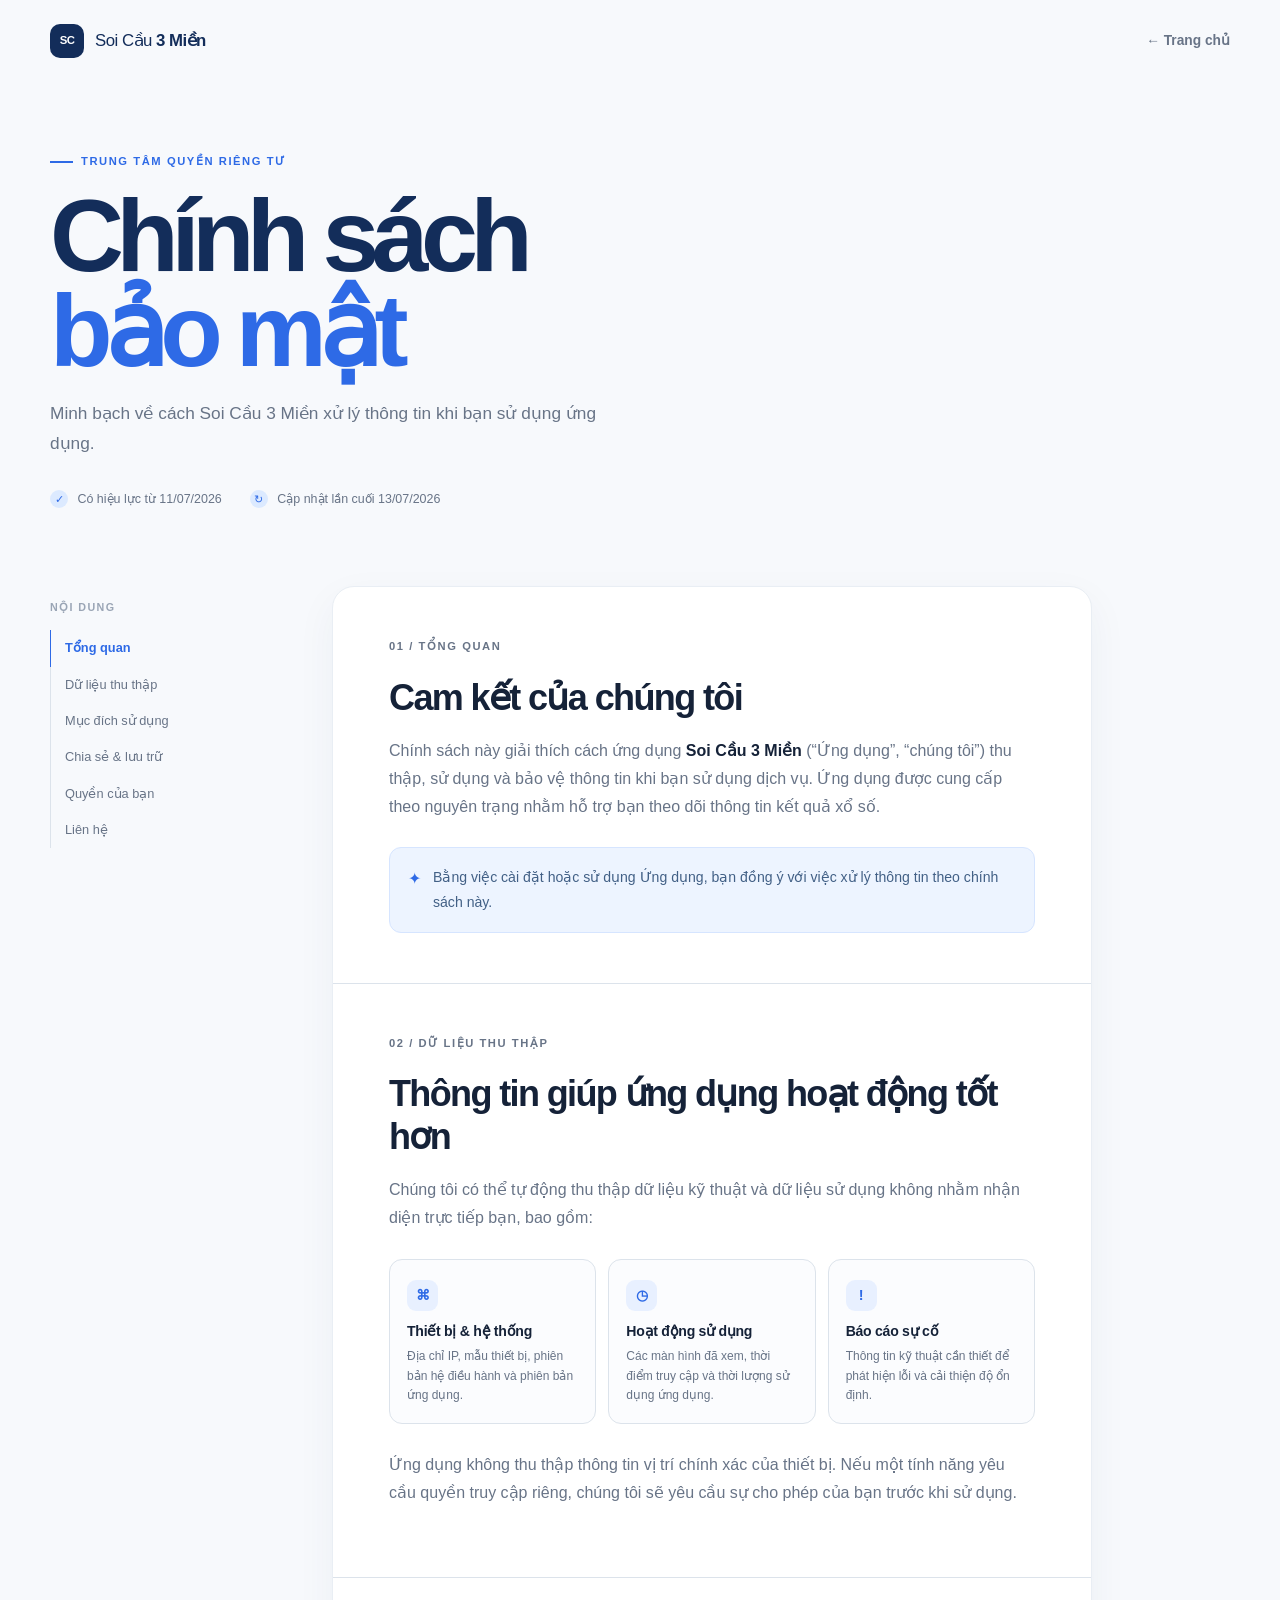
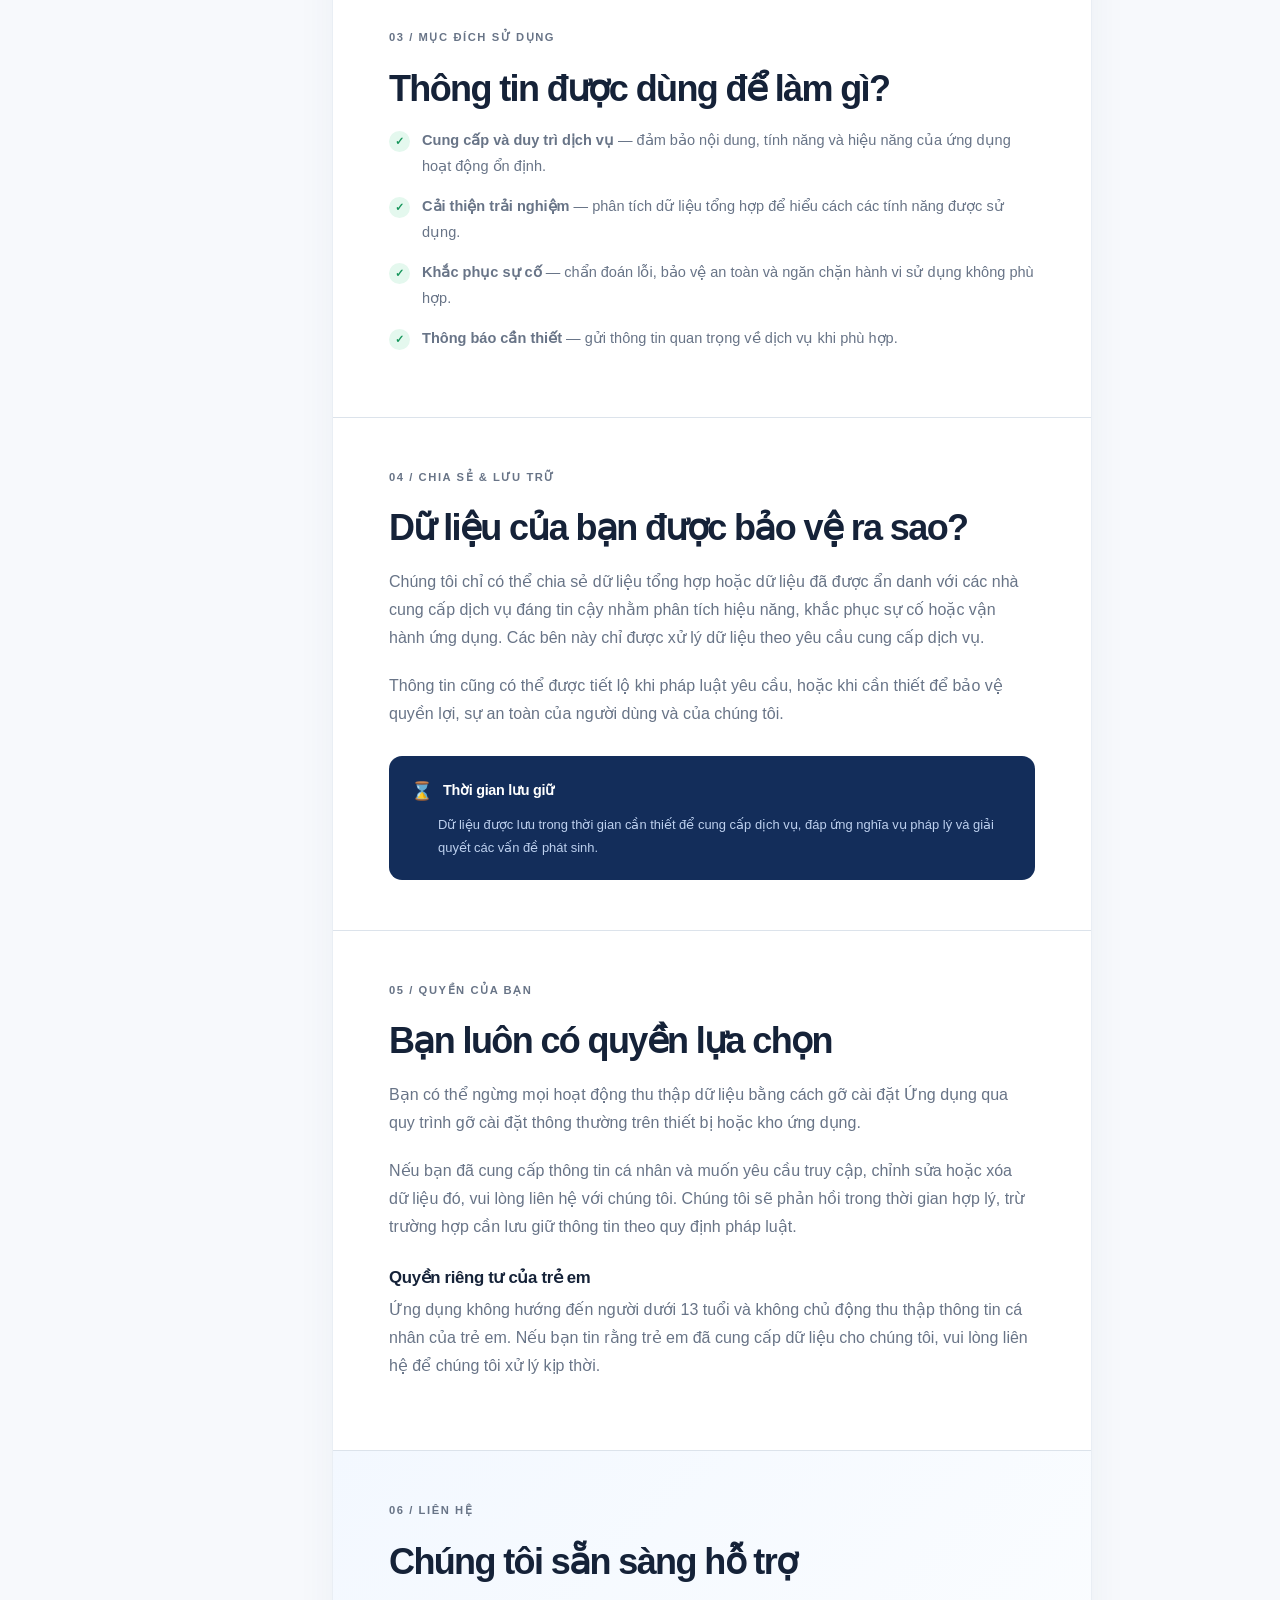
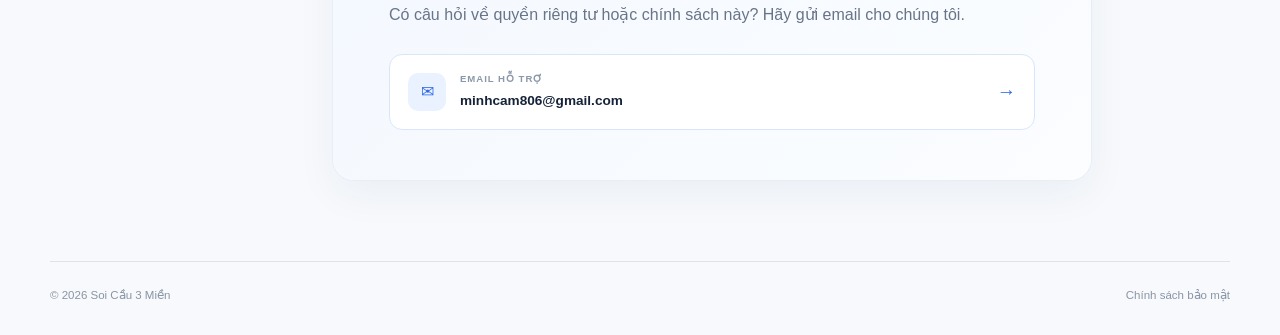
==== commit 2bac2cdd: "fix date" ====
--- a/privacy-policy.html
+++ b/privacy-policy.html
@@ -33,8 +33,8 @@
           dụng.
         </p>
         <div class="policy-meta">
-          <span><i>✓</i> Có hiệu lực từ 15/04/2026</span>
-          <span><i>↻</i> Cập nhật lần cuối 04/05/2026</span>
+          <span><i>✓</i> Có hiệu lực từ 11/07/2026</span>
+          <span><i>↻</i> Cập nhật lần cuối 13/07/2026</span>
         </div>
       </header>
 
